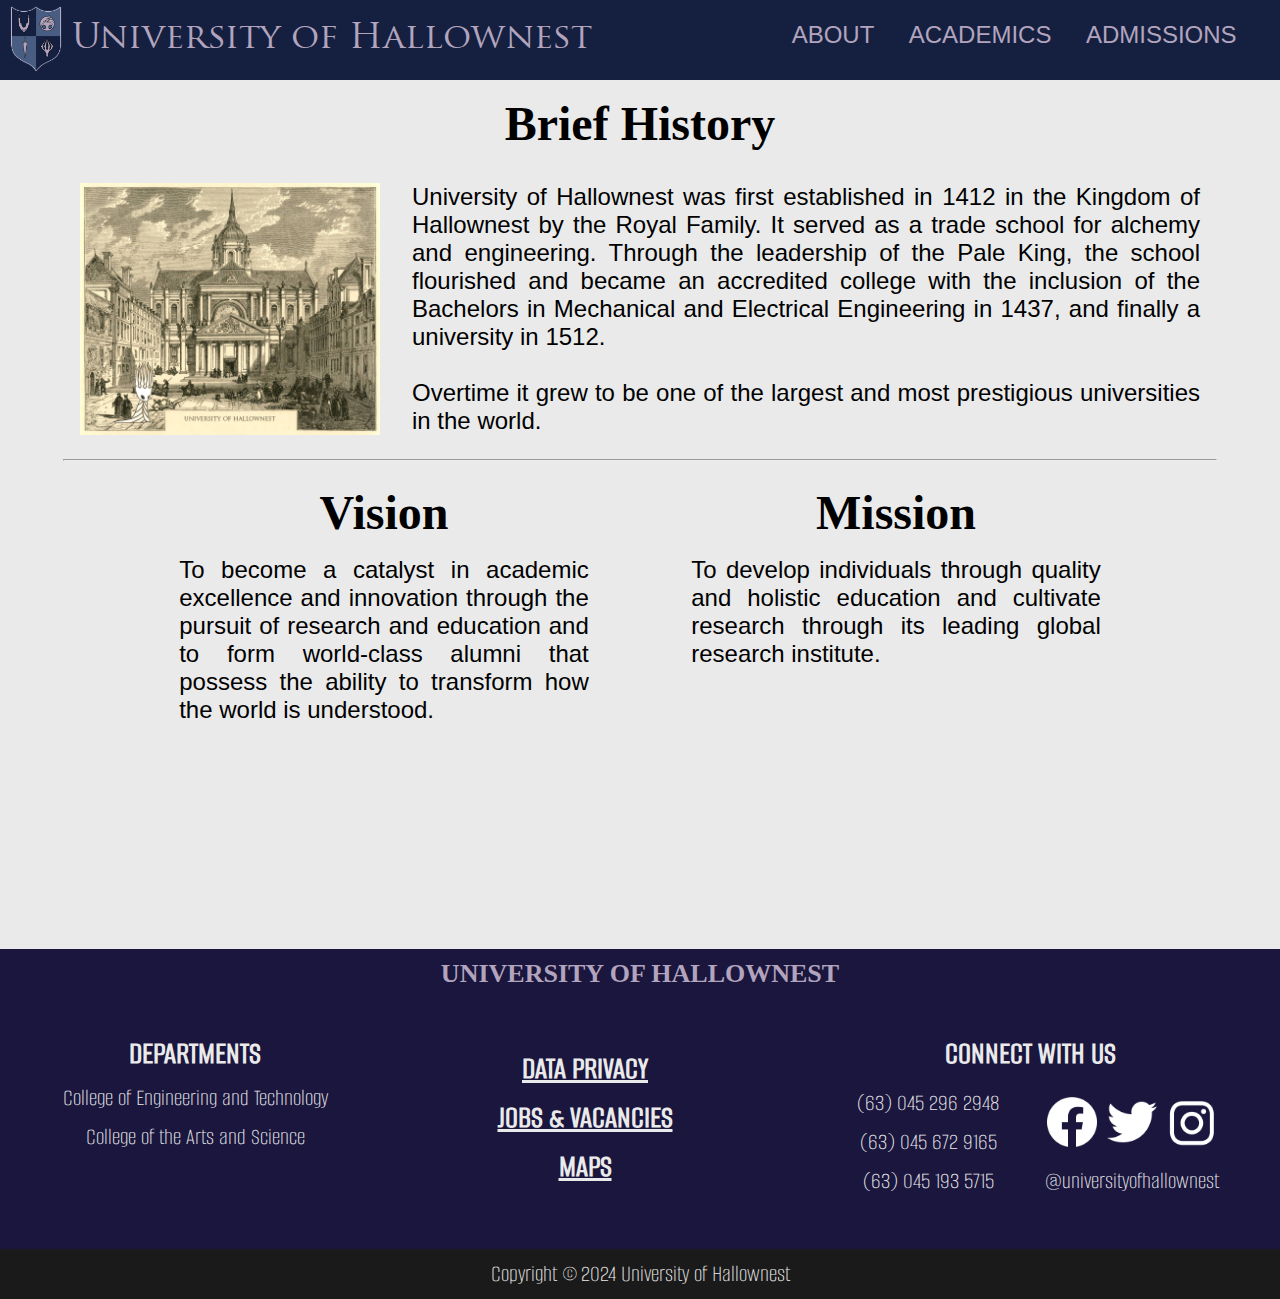
==== about.html @ 8eb7ff06 "ugh" ====
<!DOCTYPE html>
<html lang="en">
    <head>
        <meta charset="UTF-8">
        <meta name="viewport" content="width=device-width, initial-scale=1.0">
        <title>About UH</title>
        <link href="style.css" rel="stylesheet">
    </head>
    <body>
        <div class="header-space"></div>
        <div id="header">
            <a class="logo" href="index.html">
                    <img src="img/logo.png" alt="hallownest logo">
                    <span>University of Hallownest</span>
            </a>
            <div class="nav">
                <p class="links">
                    <a href="about.html">ABOUT</a>
                    <a href="academics.html" class="middlelink">ACADEMICS</a>
                    <a href="admissions.html">ADMISSIONS</a>
                </p>
            </div>
        </div>

        <div id="about">
            <h2>Brief History</h2>
            <div id="history-content">
                <img src="img/historical.png" alt="UH in the 1400s">
                <p><span>University of Hallownest was first established in 1412 in the Kingdom of Hallownest by the Royal Family. 
                    It served as a trade school for alchemy and engineering. Through the leadership of the Pale King, 
                    the school flourished and became an accredited college with the inclusion of the 
                    Bachelors in Mechanical and Electrical Engineering in 1437, and finally a university in 1512.</span>
                <span><br><br>Overtime it grew to be one of the largest and most prestigious universities in the world.</span></p>
            </div>
            <hr>

            <div id="vision-mission">
                <div id="vision">
                    <h2>Vision</h2>
                    <p>To become a catalyst in academic excellence and innovation through the pursuit of research and education and to form world-class alumni that possess the ability to transform how the world is understood.</p>
                </div>
                <div id="mission">
                    <h2>Mission</h2>
                    <p>To develop individuals through quality and holistic education and cultivate research through its leading global research institute. </p>
                </div>
            </div>
        </div>

        <footer>
            <div id="footer-main">
                <h2>UNIVERSITY OF HALLOWNEST</h2>
                <div class="footer-text">
                    <div>
                        <h3>DEPARTMENTS</h3>
                        <p>College of Engineering and Technology</p>
                        <p>College of the Arts and Science</p>
                    </div>
                    <div id="quick-links">
                        <h4>DATA PRIVACY</h4>
                        <h4>JOBS & VACANCIES</h4>
                        <h4>MAPS</h4>
                    </div>
                    <div><h3>CONNECT WITH US</h3>
                        <div id="contacts">
                            <div id="phone-numbers" class="contacts-section">
                                <p>(63) 045 296 2948</p>
                                <p>(63) 045 672 9165</p>
                                <p>(63) 045 193 5715</p>
                            </div>
                            <div id="handles" class="contacts-section">
                                <div id="icons">
                                    <a href="https://www.facebook.com/">
                                        <img src="img/facebook.png" alt="Facebook icon">
                                    </a>
                                    <a href="https://www.twitter.com/">  
                                        <img src="img/twitter.png" alt="Twitter icon">
                                    </a>
                                    <a href="https://www.instagram.com/">
                                        <img src="img/instagram.png" alt="Instagram icon">
                                    </a>
                                </div>
                                <p>@universityofhallownest</p>
                            </div>
                        </div>
                    </div>
                </div>
            </div>
            <div id="copyright">
                <p>Copyright © 2024 University of Hallownest</p>
            </div>
        </footer>
        <script src="script.js"></script>
    </body>
</html>
---- style.css ----
@font-face { font-family: "Butler"; src: url('fonts/Butler_Light.otf'); } /* UNUSED FONT */
@font-face { font-family: "Trajan Pro"; src: url('fonts/TrajanPro-Regular.ttf'); }
@font-face { font-family: "Alumni Sans Regular"; src: url('fonts/AlumniSans-Regular.ttf'); }
@font-face { font-family: "Alumni Sans ExtraLight"; src: url('fonts/AlumniSans-ExtraLight.ttf'); }
@import url('https://fonts.googleapis.com/css2?family=Poppins:ital,wght@0,100;0,200;0,300;0,400;0,500;0,600;0,700;0,800;0,900;1,100;1,200;1,300;1,400;1,500;1,600;1,700;1,800;1,900&display=swap');
@font-face { font-family: "Kaisei Tokumin"; src: url('fonts/KaiseiTokumin-Regular.ttf'); }
@font-face { font-family: "Sansation Regular"; src: url('fonts/Sansation_Regular.ttf');}
@font-face { font-family: "Sansation Italic"; src: url('fonts/Sansation_Italic.ttf');}
@font-face { font-family: "Sansation Light"; src: url('fonts/Sansation_Light.ttf');}
@font-face { font-family: "Sansation Bold"; src: url('fonts/Sansation_Bold.ttf');}

body {
    margin: 0 0;
    background-color: var(--white);
}

a {text-decoration: none;}

:root {
    --pink: #b2a4bd;
    --pink-2: #8876a0;
    --pink-3: #4b4e74;
    --maroon: #492d4b;
    --blue: #485d81;
    --blue-2: #22345c;
    --blue-3: #152041;
    --blue-4: #1a163e;
    --white: #EAEAEA;
    --serif-header: 'Trajan Pro', 'Arial', Times, serif;
    --serif-header-2: "Kaisei Tokumin", 'Times New Roman', serif;
    --serif-text: "Kaisei Tokumin", Arial;
    --sans-serif-text: 'Poppins', Arial, Helvetica, sans-serif;
    --sans-serif-text-2: 'Alumni Sans Regular', "Comic Sans MS";
    --sans-serif-text-2-light: 'Alumni Sans ExtraLight', "Comic Sans MS";
    --sans-serif-text-3: 'Sansation Regular', "Arial", sans-serif;
    --sans-serif-text-3-italic: 'Sansation Italic', "Arial", sans-serif;
    --sans-serif-text-3-light: 'Sansation Light', "Arial", sans-serif;
    --sans-serif-text-3-bold: 'Sansation Bold', "Arial Black", sans-serif;
}

p, h1 {
    font-family: var(--serif-text);
}

h2 {
    font-family: var(--serif-header-2);
}

.text-shadow {
    margin: 0;
    text-shadow: 0 0 4px black, 2px 2px 32px black;
}

.header-space {height:80px}

#header, .firstimage h1 {
    font-family: var(--serif-header);
}   


#header {
    background-color: var(--blue-3);
    z-index: 1;
    height: 80px;
    display: flex;
    flex-direction: row;
    top: 0;
    width: 100%;
    position: fixed;
    transition: all 0.3s ease;
}

#header.hide {
    top: -90px;
}

#header p {
    font-weight: 600;
}

#header a {
    font-family: var(--sans-serif-text);
    font-weight: 400;
    color: var(--pink);
    text-decoration: none;
}

#header div {
    width: 100%;
    height: 100%;
}

.logo {
    text-decoration: none;
    display: flex;
    justify-content: flex-start;
    cursor: pointer;
    width: 100%;
}


.logo span {
    font-size: 2.2em; /* Renders text differently in Firefox and Chrome */
    font-family: var(--serif-header);
    display: block; 
    margin: auto 0;
    color: var(--pink);
}


.logo img {
    max-width: 90%;
    max-height: 90%;
}

.links {
    margin-right: 3vw;
    padding: 5px;
    text-align: right;
}

.links a {
    font-size: 24px;
}

.middlelink {
    margin: 0 30px;
}

.firstimage {
    width: 100%;
    height: 1000px;
    overflow: hidden;
}

.firstimage img {
    width: 100%;
    height: 1000px;
    filter: brightness(60%);
}

.firstimage h1 { /* Please fix how the tagline is centered */
    position: absolute;
    top: 45%;
    width: 100%;
    text-align: center;

    font-size: 96px;
    color: var(--white);
}

.idk {
    margin: 0;
    width: 100%;
    height: 280px;
    background-color: var(--blue-4);
    display: flex;
    flex-direction: row;
    box-shadow: 0 0 10px black
}

.idk div {
    width: 50%;
    display: flex; 
    flex-direction: column;
    max-height: 100%;
    height: 100%;
    overflow: hidden;
}

.idk div:nth-child(1) {
    text-align: right;
    float: right; 
    margin-left: 250px;
}

.idk div:nth-child(3) {
    text-align: left;
    margin-right: 250px;
}

.idk h2 {
    color: var(--white);
    font-weight: bold;
}

.idk p {
    color: var(--white);
    margin: 0;
    min-height: 100%;
    font-size: 24px;
    font-family: var(--serif-text);
    font-weight: 300;
}

.idk2 {
    margin: 0;
    width: 100%;
    height: 480px;
}

.idk2 h2 {
    margin: 30px 0;
    font-family: var(--serif-header-2);
    text-align: center;
    font-size: 64px;
}

.idk2 p {
    font-family: var(--serif-text);
    text-align: center;
    font-size: 38px;
    margin: 2vw 10%;
}

.dark {
    display: block;
    margin: 0 auto;
    font-size: 32px;
    width: 225px;
    cursor: pointer;
    font-family: var(--serif-text);
    text-align: center;
    /* text-decoration: none; */
    color: #fff;
    background-color: var(--blue-3);
    border: 3px solid var(--blue-3);
    border-radius: 50px;   

    }

    

.dark:hover {
    border: 3px solid var(--blue-3);
    background-color: var(--white);
    color: var(--blue-3);
}

.idk3 {
    width: 100%;
    height: 480px;
    background-image: url('img/academics.png');
    display: flex;
    flex-direction: column;
}

.idk3 h2 {
    font-family: var(--serif-header-2);
    font-size: 72px;
    color: var(--white);
    padding-top: 50px;
    margin-left: 3vw;
}

.idk3 p {
    margin-left: 3vw;
    width: 55%;
    margin-bottom: 0;
    margin-top: 24px;
    font-size: 36px;
    color: var(--white);
}

.light {
    display: block;
    margin: 1vw 7vw;
    font-size: 32px;
    width: 225px;
    cursor: pointer;
    font-family: var(--serif-text);
    text-align: center;
    /* text-decoration: none; */
    color: #fff;
    border: 3px solid var(--white);
    border-radius: 50px;   
    background-color: transparent;
}

    
.light:hover {
    border: 3px solid var(--white);
    background-color: var(--white);
    color: var(--blue-3);
}

#news {
    width: 100%;
    height: 820px;
}

#news h2 {
    padding: 2rem 0;
    margin: 0;
    text-align: center;
    font-size: 2.5em;
}

.newspanel {
    display: flex;
    justify-content: center;
}

.newscard {
    margin: 0 2rem;
    width: 420px;
    height: 540px;
    background-color: var(--blue-2);
    border-radius: 50px;
    display: flex;
    flex-direction: column;
}

.newscard span {
    font-family: var(--sans-serif-text);
    color: var(--white);
    font-size: 12px;
    font-style: italic;
    padding: 20px;
    font-weight: lighter;
}

.newscard p {
    font-family: var(--sans-serif-text);
    color: var(--white);
    font-size: 24px;
    text-align: center;
    padding: 20px;
}

.newscard img {
    width: 100%;
    height: 100%;
    overflow: hidden;
    border-radius: 50px 50px 0 0;
    border: 0;
}


.newscard div {
    background-color: var(--blue-2);
    height: 100%;
    overflow: hidden;
    border-radius: 0 0 50px 50px;
    height: 15rem;
}

.newscard p {
    margin: 0;
}

/* FOOTER */

footer {
    display: flex;
    flex-direction: column;
}

footer h2 {
    color: var(--pink);
    margin: 0;
    padding: 10px;
    font-size: 26px;
    text-align: center;
}

#footer-main {
    height: 300px;
}

.footer-text { /* Footer text below UH text and above the copyright section */
    display: flex;
    flex-direction: row;
    justify-content: space-evenly;
    position: relative;
    margin: 30px 0;
}

.footer-text div { /* Makes sure that each div in footer text are same width to evenly center */
    width: 500px;
}

#quick-links {  /* Data privacy and etc. */
    display: flex;
    flex-direction: column;
    justify-content: center;
}


.footer-text div:nth-child(2) h4 {  /* Data privacy and etc. individual headers */
    margin: 5px;
    text-decoration: underline;
}


footer h3, footer h4, footer p {
    text-align: center;
    color: var(--white);
}

footer h3, footer h4 {
    font-family: var(--sans-serif-text-2);
    font-size: 32px;
}

footer h3 {
    margin: 5px 0;
}

footer p { /* Small text below header text */
    font-family: var(--sans-serif-text-2-light);
    font-size: 24px;
    margin: 10px;
}

footer div:nth-child(1) { /*  */
    height: 100%;
    background-color: var(--blue-4);
}

#contacts { /* if you center inline-block elements, use text align */
    display: inline-block;
    width: 500px;
    text-align: center;
}

.contacts-section {
    width: 200px !important;
    display: inline-block;
}


#icons { /* the div for the icon lists */
    display: flex;
    flex-direction: row;
    justify-content: center;
    width: 100%;
}

#icons img { /* individual images of social media icons */
    width: 50px;
    margin: 5px;
    cursor: pointer;
}

#copyright {
    background-color: rgb(26, 26, 26);
    height: 50px;
}

/* ---------------------------- ABOUT --------------------------------- */



#about h2, #academics h2, #admissions h2 {
    font-size: 48px;
    margin: 1rem;
    text-align: center;
}

#about p {
    font-size: 24px;
    width: 80%;
    text-align: justify;
    margin: 1rem auto;
}

#about hr {
width: 90%;
}

#history-content {
    display: flex;
    flex-direction: row;
    width: 90%;
    margin: 0 auto;
}

#history-content img, #history-content p {
    display: inline-block;
    margin: 1rem;
}

#history-content img {
    width: 300px;
}

#vision-mission {
    display: flex;
    flex-direction: row;
    justify-content: center;
    height: 480px;
}

#vision-mission div {
    width: 40%;
}

/* ---------------------------- ACADEMICS --------------------------------- */

.big-picture {
    display: flex;
    justify-content: center;
    margin-bottom: 2rem;
}

.big-picture img {
    max-width: 100%; min-width: 90%;
}

.individual-program {
    display: flex;
    flex-direction: row;
    justify-content: space-between;
}


#academics h3 {
    font-family: var(--serif-header-2);
    font-size: 32px;
}

#academics h3, .light-blue {
    margin: 1vw 6rem;
}

.light-blue {
    display: block;
    font-size: 32px;
    width: 225px;
    height: 50px;
    cursor: pointer;
    font-family: var(--serif-text);
    text-align: center;
    /* text-decoration: none; */
    color: var(--blue-4);
    border: 3px solid var(--blue-4);
    border-radius: 50px;   
    background-color: transparent;
    float: right;
}

    
.light-blue:hover {
    border: 3px solid var(--blue-4);
    background-color: var(--blue-4);
    color: var(--white);
}

/* ---------------------------- ADMISSIONS --------------------------------- */

#admissions-text {
    max-width: 1821px;
    margin: 0 3%;
}

#admissions-text h3 {
    font-family: var(--sans-serif-text-3-bold);
    font-size: 32px;
}

#admissions-text p {
    font-family: var(--sans-serif-text-3);
    text-align: justify;
    font-size: 24px;
}

#admissions-text span {
    display: block;
    margin: 1rem 5rem;
}

/* ---------------------------- FORM --------------------------------- */

#form h2 {
    font-family: var(--sans-serif-text-3-bold);
    font-size: 36px;
    text-align: center;
}

#form hr {
    width: 90%;
}

#text-reminder {
    color: #a2a2a2;
    font-family: var(--sans-serif-text-3-italic);
}

label {
    font-family: var(--sans-serif-text-3);
    font-size: 32px;
}

.input-field {
    margin-left: 30px;
    margin-top: 30px;
    margin-bottom: 30px;
}

input {
    display: block;
    width: 800px;
    height: 48px;
    border: 2px solid var(--blue-4);
    border-radius: 8px;
}

input:focus {
    color: var(--blue-3);
    font-family: var(--sans-serif-text-3-light);
    font-size: 32px;
}

input::placeholder {
    font-family: var(--sans-serif-text-3-light);
    font-size: 32px;
    color: grey;
  }

#birthday-field p {
    font-size: 16px;
    margin: 2px;
    font-family: var(--sans-serif-text-3);
}

select {
    display: block;
    width: 420px;
    height: 48px;
    border: 2px solid var(--blue-4);
    border-radius: 8px;
}

select, option, select::placeholder, option::placeholder {
    color: var(--blue-3);
    font-family: var(--sans-serif-text-3-light);
    font-size: 32px;
}
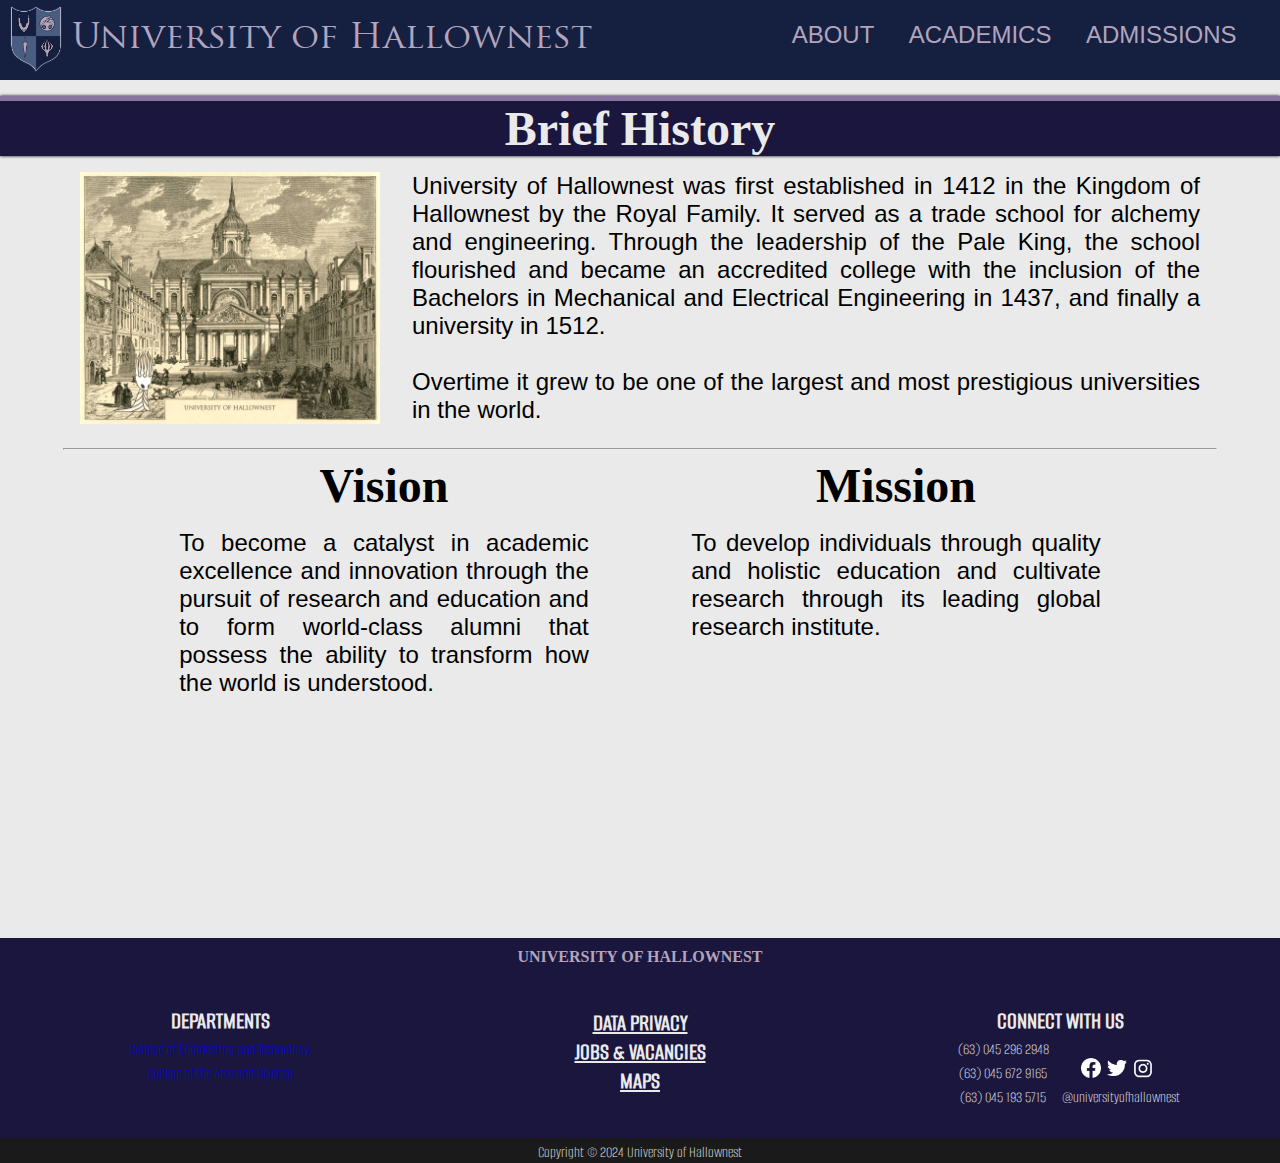
==== commit 7812d6d8: "added links to department text in header" ====
--- a/about.html
+++ b/about.html
@@ -9,29 +9,44 @@
     <body>
         <div class="header-space"></div>
         <div id="header">
-            <a class="logo" href="index.html">
+            <div id="header-container">
+                <a class="logo" href="index.html">
                     <img src="img/logo.png" alt="hallownest logo">
                     <span>University of Hallownest</span>
-            </a>
-            <div class="nav">
-                <p class="links">
-                    <a href="about.html">ABOUT</a>
-                    <a href="academics.html" class="middlelink">ACADEMICS</a>
-                    <a href="admissions.html">ADMISSIONS</a>
-                </p>
+                </a>
+                <img id="hamburger" src="img/hamburger.png" alt="hamburger" onmouseover="displayHamburgerMenu()" onmouseout="hideHamburgerMenu()">
+                <div class="nav">
+                    <p class="links">
+                        <a href="about.html">ABOUT</a>
+                        <a href="academics.html" class="middlelink">ACADEMICS</a>
+                        <a href="admissions.html">ADMISSIONS</a>
+                    </p>
+                </div>
+            </div>
+            <div id="hamburger-menu" onmouseover="displayHamburgerMenu()" onmouseout="hideHamburgerMenu()">
+                <a href="about.html">ABOUT</a>
+                <a href="academics.html" class="middlelink">ACADEMICS</a>
+                <a href="admissions.html">ADMISSIONS</a>
             </div>
         </div>
 
         <div id="about">
-            <h2>Brief History</h2>
-            <div id="history-content">
-                <img src="img/historical.png" alt="UH in the 1400s">
-                <p><span>University of Hallownest was first established in 1412 in the Kingdom of Hallownest by the Royal Family. 
-                    It served as a trade school for alchemy and engineering. Through the leadership of the Pale King, 
-                    the school flourished and became an accredited college with the inclusion of the 
-                    Bachelors in Mechanical and Electrical Engineering in 1437, and finally a university in 1512.</span>
-                <span><br><br>Overtime it grew to be one of the largest and most prestigious universities in the world.</span></p>
+            <div class="header-section"> 
+                <h2>Brief History</h2>
             </div>
+            <div id="history-container">
+                <div id="history-content">
+                    <img src="img/historical.png" alt="UH in the 1400s">
+                    <p><span>University of Hallownest was first established in 1412 in the Kingdom of Hallownest by the Royal Family. 
+                        It served as a trade school for alchemy and engineering. Through the leadership of the Pale King, 
+                        the school flourished and became an accredited college with the inclusion of the 
+                        Bachelors in Mechanical and Electrical Engineering in 1437, and finally a university in 1512.</span>
+                    <span><br><br>Overtime it grew to be one of the largest and most prestigious universities in the world.</span></p>
+                 </div>
+            </div>
+
+
+
             <hr>
 
             <div id="vision-mission">
@@ -46,14 +61,15 @@
             </div>
         </div>
 
+        <div id="footer-space"></div>
         <footer>
             <div id="footer-main">
                 <h2>UNIVERSITY OF HALLOWNEST</h2>
                 <div class="footer-text">
                     <div>
                         <h3>DEPARTMENTS</h3>
-                        <p>College of Engineering and Technology</p>
-                        <p>College of the Arts and Science</p>
+                        <p><a href="cet.html">College of Engineering and Technology</a></p>
+                        <p><a href="cas.html">College of the Arts and Science</a></p>
                     </div>
                     <div id="quick-links">
                         <h4>DATA PRIVACY</h4>
@@ -63,9 +79,9 @@
                     <div><h3>CONNECT WITH US</h3>
                         <div id="contacts">
                             <div id="phone-numbers" class="contacts-section">
-                                <p>(63) 045 296 2948</p>
-                                <p>(63) 045 672 9165</p>
-                                <p>(63) 045 193 5715</p>
+                                <p><a href='tel:+630452962948'>(63) 045 296 2948</a></p>
+                                <p><a href='tel:+630456729165'>(63) 045 672 9165</a></p>
+                                <p><a href='tel:+630451935715'>(63) 045 193 5715</a></p>
                             </div>
                             <div id="handles" class="contacts-section">
                                 <div id="icons">
--- a/style.css
+++ b/style.css
@@ -1,4 +1,3 @@
-@font-face { font-family: "Butler"; src: url('fonts/Butler_Light.otf'); } /* UNUSED FONT */
 @font-face { font-family: "Trajan Pro"; src: url('fonts/TrajanPro-Regular.ttf'); }
 @font-face { font-family: "Alumni Sans Regular"; src: url('fonts/AlumniSans-Regular.ttf'); }
 @font-face { font-family: "Alumni Sans ExtraLight"; src: url('fonts/AlumniSans-ExtraLight.ttf'); }
@@ -8,13 +7,6 @@
 @font-face { font-family: "Sansation Italic"; src: url('fonts/Sansation_Italic.ttf');}
 @font-face { font-family: "Sansation Light"; src: url('fonts/Sansation_Light.ttf');}
 @font-face { font-family: "Sansation Bold"; src: url('fonts/Sansation_Bold.ttf');}
-
-body {
-    margin: 0 0;
-    background-color: var(--white);
-}
-
-a {text-decoration: none;}
 
 :root {
     --pink: #b2a4bd;
@@ -36,14 +28,24 @@
     --sans-serif-text-3-italic: 'Sansation Italic', "Arial", sans-serif;
     --sans-serif-text-3-light: 'Sansation Light', "Arial", sans-serif;
     --sans-serif-text-3-bold: 'Sansation Bold', "Arial Black", sans-serif;
-}
+
+    --paragraph: 24px;
+}
+
+body {
+    margin: 0 0;
+    background-color: var(--white); /* Makes sure white background isn't purely white */
+}
+
+a {text-decoration: none;} /* No hyperlink shall ever have a default underline */
+
 
 p, h1 {
-    font-family: var(--serif-text);
+    font-family: var(--serif-text); /* Default font for h1 and p is Kaisei Tokumin */
 }
 
 h2 {
-    font-family: var(--serif-header-2);
+    font-family: var(--serif-header-2); 
 }
 
 .text-shadow {
@@ -51,7 +53,7 @@
     text-shadow: 0 0 4px black, 2px 2px 32px black;
 }
 
-.header-space {height:80px}
+.header-space {height: 80px} /* Makes sure that top content doesn't overlap with the header */
 
 #header, .firstimage h1 {
     font-family: var(--serif-header);
@@ -62,12 +64,29 @@
     background-color: var(--blue-3);
     z-index: 1;
     height: 80px;
-    display: flex;
-    flex-direction: row;
+    display: block;
+    flex-direction: column;
     top: 0;
     width: 100%;
     position: fixed;
     transition: all 0.3s ease;
+}
+
+#header-container {
+    display: flex;
+    flex-direction: row;
+    justify-content: space-between;
+    height: 100%;
+}
+
+#hamburger-menu {
+    display: none; /* Toggled by js using displayHamburgerMenu() */
+    height: 2rem;
+    border-top: 2px solid var(--pink-3);
+    background-color: var(--blue-4);
+    justify-content: flex-end;
+    padding-top: 10px;
+    padding-right: 30px;
 }
 
 #header.hide {
@@ -85,17 +104,14 @@
     text-decoration: none;
 }
 
-#header div {
-    width: 100%;
-    height: 100%;
-}
+
 
 .logo {
     text-decoration: none;
     display: flex;
     justify-content: flex-start;
     cursor: pointer;
-    width: 100%;
+    width: 620px; /* How much width the uni name can take in header */
 }
 
 
@@ -137,17 +153,27 @@
     width: 100%;
     height: 1000px;
     filter: brightness(60%);
-}
-
-.firstimage h1 { /* Please fix how the tagline is centered */
+    text-align: center;
+}
+
+.firstimage h1 {
     position: absolute;
-    top: 45%;
+    top: 450px;
     width: 100%;
     text-align: center;
 
     font-size: 96px;
     color: var(--white);
 }
+
+.header-section { /* hx text in different pages */
+    margin-top: 1rem;
+    border-top: 5px solid var(--pink-2);
+    background-color: var(--blue-4);
+    color: var(--white);
+    box-shadow: 0 0 3px black
+}
+
 
 .idk {
     margin: 0;
@@ -156,7 +182,13 @@
     background-color: var(--blue-4);
     display: flex;
     flex-direction: row;
-    box-shadow: 0 0 10px black
+}
+
+#thatoneline {
+    width: 5px; 
+    max-height: 90%; 
+    background-color: white; 
+    margin: 10px 20px;
 }
 
 .idk div {
@@ -213,7 +245,7 @@
     margin: 2vw 10%;
 }
 
-.dark {
+.dark { /* Dark filled button */
     display: block;
     margin: 0 auto;
     font-size: 32px;
@@ -255,9 +287,8 @@
 
 .idk3 p {
     margin-left: 3vw;
-    width: 55%;
+    width: 60%;
     margin-bottom: 0;
-    margin-top: 24px;
     font-size: 36px;
     color: var(--white);
 }
@@ -282,6 +313,10 @@
     border: 3px solid var(--white);
     background-color: var(--white);
     color: var(--blue-3);
+}
+
+.nav { /* Disabled when zoom level is 180% */
+    display: block;
 }
 
 #news {
@@ -349,11 +384,41 @@
     margin: 0;
 }
 
+/*-------------------------------------NEWS ARTICLES---------------------------------------------*/
+
+#news-headline { /* The article headline */
+    color: var(--blue-4);
+    font-size: 36px;
+    text-align: center;
+    margin-bottom: 0;
+}
+
+#byline { /* Author and date written */
+    margin: 0;
+    text-align: center;
+}
+
+#news-text {
+    width: 80%;
+    margin: 0 auto;
+}
+
+#news-text p {
+    font-size: 24px;
+    margin: 40px;
+}
+
 /* FOOTER */
 
+/* #footer-space { makes sure footer doesnt overlap with main html content (300px for quick links, 50px for copyright)
+    width: 100%;
+    height: 350px;
+} */
+
 footer {
     display: flex;
     flex-direction: column;
+    width: 100%;
 }
 
 footer h2 {
@@ -380,6 +445,10 @@
     width: 500px;
 }
 
+#contacts div { /* Overrides .footer-text div style, makes sure sections in contacts are less than half of its parent width */
+    width: 200px;
+}
+
 #quick-links {  /* Data privacy and etc. */
     display: flex;
     flex-direction: column;
@@ -413,7 +482,7 @@
     margin: 10px;
 }
 
-footer div:nth-child(1) { /*  */
+footer div:nth-child(1) { /* The blue part of the footer */
     height: 100%;
     background-color: var(--blue-4);
 }
@@ -424,8 +493,12 @@
     text-align: center;
 }
 
+#phone-numbers a { /* Phone numbers at header */
+    color: var(--white);
+}
+
 .contacts-section {
-    width: 200px !important;
+    width: 200px;
     display: inline-block;
 }
 
@@ -451,11 +524,11 @@
 /* ---------------------------- ABOUT --------------------------------- */
 
 
-
 #about h2, #academics h2, #admissions h2 {
     font-size: 48px;
-    margin: 1rem;
-    text-align: center;
+    display: flex;
+    margin: 0;
+    justify-content: center;
 }
 
 #about p {
@@ -498,33 +571,58 @@
 
 /* ---------------------------- ACADEMICS --------------------------------- */
 
-.big-picture {
+.big-picture { /* div of the big header picture */
     display: flex;
     justify-content: center;
-    margin-bottom: 2rem;
-}
-
-.big-picture img {
+    margin: 0;
+    background-color: var(--blue-2);
+}
+
+.big-picture img { /* Big header picture below the main page header text */
+    margin: 40px;
     max-width: 100%; min-width: 90%;
 }
 
-.individual-program {
+#program-list {
+    margin: 30px 0;
+}
+
+.individual-program { /* div of degree program and button */
     display: flex;
     flex-direction: row;
-    justify-content: space-between;
-}
-
-
-#academics h3 {
+    justify-content: flex-start;
+    box-shadow: 0 0 5px black;
+}
+
+#cetProgram {
+    background-image: url('img/cetProgramPic.png');
+}
+
+#casProgram {
+    background-image: url('img/casProgramPic.png');
+}
+
+.program-text {
+    color: var(--white);
+    width: 100%;
+    align-content: center;
+}
+
+.program-text h3 { /* The college name in academics page */
     font-family: var(--serif-header-2);
-    font-size: 32px;
-}
-
-#academics h3, .light-blue {
-    margin: 1vw 6rem;
-}
-
-.light-blue {
+    font-size: 48px;
+    margin: 0;
+    text-align: center;
+    text-shadow: 0 0 1px black;
+}
+
+.program-text p {
+    text-align: center;
+    font-size: 32px;
+}
+
+
+.light-2 { /* Light buttons that have blue borders and text (Buttons in academic page) */
     display: block;
     font-size: 32px;
     width: 225px;
@@ -533,18 +631,18 @@
     font-family: var(--serif-text);
     text-align: center;
     /* text-decoration: none; */
-    color: var(--blue-4);
-    border: 3px solid var(--blue-4);
+    color: var(--white);
+    border: 3px solid var(--white);
     border-radius: 50px;   
     background-color: transparent;
-    float: right;
+    margin: 20px auto;
 }
 
     
-.light-blue:hover {
-    border: 3px solid var(--blue-4);
-    background-color: var(--blue-4);
-    color: var(--white);
+.light-2:hover {
+    border: 3px solid var(--white);
+    background-color: var(--white);
+    color: var(--blue-4);
 }
 
 /* ---------------------------- ADMISSIONS --------------------------------- */
@@ -572,7 +670,7 @@
 
 /* ---------------------------- FORM --------------------------------- */
 
-#form h2 {
+#form h2, #submitted-content h2 { /* "Application Form" */
     font-family: var(--sans-serif-text-3-bold);
     font-size: 36px;
     text-align: center;
@@ -582,23 +680,23 @@
     width: 90%;
 }
 
-#text-reminder {
+#text-reminder { /* Please input all fields accurately. */
     color: #a2a2a2;
     font-family: var(--sans-serif-text-3-italic);
 }
 
-label {
+label, th p { /* Targets all label and the file upload label */
     font-family: var(--sans-serif-text-3);
     font-size: 32px;
 }
 
-.input-field {
+.input-field, .upload-field { /* Margin for each input div */
     margin-left: 30px;
     margin-top: 30px;
     margin-bottom: 30px;
 }
 
-input {
+input { /* Default input element styling */
     display: block;
     width: 800px;
     height: 48px;
@@ -606,25 +704,31 @@
     border-radius: 8px;
 }
 
-input:focus {
+input[type="text"], input[type="email"] { /* inputted text in a textarea when not focused on */
     color: var(--blue-3);
     font-family: var(--sans-serif-text-3-light);
     font-size: 32px;
 }
 
-input::placeholder {
+input:focus { /* inputted text in a textarea when focused on */
+    color: var(--blue-3);
+    font-family: var(--sans-serif-text-3-light);
+    font-size: 32px;
+}
+
+input::placeholder { /* placeholder text of a textarea */
     font-family: var(--sans-serif-text-3-light);
     font-size: 32px;
     color: grey;
   }
 
-#birthday-field p {
+#birthday-field p { /* Date/Month/Year */
     font-size: 16px;
     margin: 2px;
     font-family: var(--sans-serif-text-3);
 }
 
-select {
+select { /* Styling of input selection */
     display: block;
     width: 420px;
     height: 48px;
@@ -632,8 +736,636 @@
     border-radius: 8px;
 }
 
-select, option, select::placeholder, option::placeholder {
+select { /* Text inside every input selection */
     color: var(--blue-3);
     font-family: var(--sans-serif-text-3-light);
     font-size: 32px;
+}
+
+tr, tr p { /* Default dark color on upload documents table text */
+    color: var(--blue-2);
+}
+
+tr p, tr label { /* Changes font of text inside upload table */
+    font-family: var(--sans-serif-text-3-light);
+}
+
+tr th:nth-child(1) { /* Increases width of the label column */
+    width: 900px;
+    text-align: left;
+}
+
+th p { /* Adjusts margin of file upload label in table */
+    margin: 10px;
+}
+
+
+th button { /* "Upload" button */
+    width: 180px;
+    height: 40px;
+    border: 2px solid var(--blue-4);
+    border-radius: 8px;
+
+    font-size: 32px;
+    font-family: var(--sans-serif-text-3-light);
+}
+
+
+input[type=file], input[type=file]:focus { /* Sets style of file name below Upload button and also when its focused on */
+    display: block;
+    width: 100%;
+    height: 100%;
+    border: 0;
+
+    text-align: center;
+    font-size: 16px;
+    font-family: var(--sans-serif-text-3);
+
+}
+
+/* Disables changing of color on each file name indicator when focused on */
+.even-row input[type=file]:focus {color: var(--blue-2)}
+.odd-row input[type=file]:focus {color: var(--white)}
+
+input[type=file]::file-selector-button { /* Hides the default 'Browse...' button */
+    display: none;
+}
+
+.upload-row label {
+    margin: 10px;
+    cursor: pointer;
+}
+
+.upload-row { /* shows white background if row doesnt specify if even or odd */
+    background-color: var(--white);
+}
+
+.even-row {
+    background-color: var(--pink);
+}
+
+.odd-row, .odd-row th p {
+    background-color: var(--pink-2);
+    color: var(--white);
+}
+
+
+
+#certify-checkbox {
+    margin-top: 50px;
+    width: 90%;
+    height: 180px;
+    display: flex;
+    flex-direction: row;
+}
+
+#certify-checkbox input {
+    display: inline-block;
+    width: 5%;
+    margin-bottom: auto;
+    margin-top: 0;
+}
+
+#certify-checkbox label {
+    display: inline-block;
+    margin-left: 10px;
+}
+
+#form-buttons {
+    display: inline-block;
+}
+
+#form-buttons input {
+    display: inline;
+    font-family: var(--sans-serif-text-3);
+    color: var(--white);
+    margin: 10px;
+}
+
+#form-buttons input:hover {
+    display: inline;
+    font-family: var(--sans-serif-text-3);
+    color: var(--blue-3);
+}
+
+input[type=text]:focus { /* inputted text in a textarea when focused on */
+    color: var(--blue-3);
+    font-family: var(--sans-serif-text-3-light);
+    font-size: 32px;
+}
+
+/* ---------------------------- SUBMITTED --------------------------------- */
+
+#submit-text { /* The div of the submission page content */
+    width: 90%;
+    margin: 180px auto;
+}
+
+#submit-text p { /* "Please check your email..." */
+    font-size: 32px;
+    font-family: var(--sans-serif-text-3);
+}
+
+#submit-text span { /* The admissions email "admissions@hallownest.edu" */
+    font-weight: bold;
+    font-style: italic;
+}
+
+/* ----------------------------- COLLEGES ------------------------------------- */
+
+
+.dropdown {
+    margin: 5px auto;
+    width: 90%;
+}
+
+.collegeImage {
+    display: flex;
+    flex-direction: column;
+    width: 100%;
+    /* filter: brightness(0.6); */ /* Why is the h2 also affected by this */
+}
+
+.collegeImage h2 {
+    position: absolute;
+    width: 100%;
+    top: 22%;
+    text-align: center;
+    color: var(--white);
+    font-size: 64px;
+}
+
+.collegeDescription {
+    height: 240px;
+    background-color: var(--blue-2);
+    display: flex;
+    justify-content: space-evenly;
+    flex-direction: column;
+    box-shadow: 0 0 10px black;
+}
+
+.collegeDescription h3 {
+    font-family: var(--serif-header);
+    color: var(--white);
+    font-size: 48px;
+    text-align: center;
+    font-weight: 800;
+    margin: 0;
+}
+
+.collegeDescription p {
+    color: var(--white);
+    font-size: 24px;
+    text-align: center;
+    margin: 0 30px;
+}
+
+#curriculumheader { /* Curriculum */
+    font-family: var(--serif-header);
+    font-size: 48px;
+    text-align: center;
+}
+
+.dropdown-table {
+    width: 100%;
+    margin: 0 auto;
+    display: none; /* Is toggled true/false by js */
+    flex-direction: column;
+    align-items: flex-start; /* Makes sure it doesn't stretch the table to the end */
+    background-color: var(--pink);
+}
+
+.dropdown-tab button { /* The clickable area at the dropdown tab */
+    width: 100%;
+    height: 48px;
+    margin: 0 auto;
+    cursor: pointer;
+    background-color: var(--maroon);
+    border-radius: 10px;
+
+    display: flex; 
+    flex-direction: row; 
+    justify-content: space-between;
+}
+
+.dropdown span:nth-of-type(1) {  /* The name of the course in the dropdown tab */
+    color: var(--pink);
+    font-family: var(--serif-header-2);
+    font-size: 32px;
+    margin: auto 0;
+}
+
+.arrow { /* The tab arrow used for the dropdown curriculum tables */
+    height: 100%;
+    width: 48px;
+
+    color: var(--pink);
+    background-color: #38223a;
+    font-size: 32px;
+    font-family: var(--sans-serif-text-3-bold);
+}
+
+.dropdown table, .dropdown td, .dropdown th, .dropdown tr {
+    border: 1px solid var(--pink-3);
+    font-family: var(--sans-serif-text);
+}
+
+.dropdown table {
+    border-collapse: collapse;
+    margin: 15px;
+}
+
+.dropdown tr:nth-child(1) {
+    background-color: var(--blue-2);
+    color: var(--white);
+}
+
+.dropdown tr:nth-child(2) {
+    background-color: var(--blue);
+    color: var(--white);
+}
+
+.dropdown tr th:nth-child(1) { /* Course code */ width: 140px;}
+.dropdown tr th:nth-child(2) { /* Course title */ width: 420px;}
+.dropdown tr td:nth-child(4) { /* Prereq column */ width: 200px;}
+
+#facultyTab {
+    margin: 30px 0;
+}
+
+#facultyTab h2 { /* Faculty */
+    text-align: center;
+    background-color: var(--pink-2);
+    font-family: var(--serif-header-2);
+    color: var(--blue-4);
+    text-shadow: 1px 1px 26px black;
+    font-weight:bold;
+    border: 2px solid var(--blue-4);
+    margin: 0;
+    height: 40px;
+}
+
+#collegeFaculty {
+    width: 100%;
+    height: 350px;
+    display: flex;
+    flex-direction: row;
+    justify-content: center;
+    background-color: var(--pink);
+}
+
+.individualFaculty {
+    height: 320px;
+    background-color: var(--blue-2);
+    width: 240px;
+    text-align: center;
+    margin: auto 20px;
+}
+
+.individualFaculty, .individualFaculty img {
+    border-radius: 20px;
+}
+
+.individualFaculty h3 {
+    font-family: var(--serif-header);
+    color: var(--pink);
+    font-weight: 800;
+    margin-bottom: 0;
+}
+
+.individualFaculty p {
+    font-family: var(--serif-header-2);
+    color: var(--pink-2);
+    margin: 0;
+    font-weight: 600;
+}
+
+
+/**************************************************DESKTOP ZOOMED************************************************************/
+
+#hamburger {
+    display: none;
+}
+
+
+@media only screen and (max-width: 1120px) { /* 170% */
+    .nav {
+        display: none;
+    }
+
+    .idk3 p {
+        width: 80%;
+    }
+
+    .idk p {
+        font-size: 100%;
+    }
+
+
+    #hamburger {
+        display: block;
+        margin-right: 30px;
+    }
+
+    .newscard p {
+        font-size: 18px;
+    }
+
+    button {
+        width: 100px !important;
+        height: 40px;
+        font-size: 12px !important;
+    }
+
+    .idk2 h2 {
+        margin: 0;
+        text-align: center;
+        font-size: 64px;
+    }
+    
+    .idk2 p {
+        font-family: var(--serif-text);
+        text-align: center;
+        font-size: 32px;
+        
+        margin: 2vw 10%;
+    }
+
+}
+
+
+@media only screen and (max-width: 1500px) { /* 130% */
+    .idk div:nth-child(1) {
+        margin-left: 20px;
+    }
+
+    .idk div:nth-child(3) {
+        margin-right: 20px;
+    }
+
+}
+
+@media only screen and (max-width: 1400px) { /* 140% */
+    
+    
+footer h2 {
+    color: var(--pink);
+    margin: 0;
+    padding: 10px;
+    font-size: 16px;
+}
+
+#footer-main {
+    height: 200px;
+}
+
+.footer-text { /* Footer text below UH text and above the copyright section */
+
+    margin: 30px 0; /* ??? */
+}
+
+.footer-text div { /* Makes sure that each div in footer text are same width to evenly center */
+    width: 400px; /*??? */
+    height: 90px;
+}
+
+
+.footer-text div:nth-child(2) h4 {  /* Data privacy and etc. individual headers */
+    margin: 0px;
+    text-decoration: underline;
+}
+
+#news {
+    height: 600px;
+}
+
+
+
+footer h3, footer h4 {
+    font-family: var(--sans-serif-text-2);
+    font-size: 24px;
+}
+
+footer h3 {
+    margin: 0px 0;
+}
+
+footer p { /* Small text below header text */
+    font-family: var(--sans-serif-text-2-light);
+    font-size: 16px;
+
+    /* Makes sure there is no extra white space at the bottom of the page because of margin stretching the page */
+    padding-top: 5px;
+    margin: 0;
+}
+
+footer div:nth-child(1) { /*  */
+    height: 100%;
+    background-color: var(--blue-4);
+}
+
+#contacts { /* if you center inline-block elements, use text align */
+    display: inline-block;
+    width: 100%;
+    text-align: center;
+}
+
+#contacts div {
+    display: inline-block;
+    width: 110px;
+    height: 55px;
+}
+
+
+.contacts-section {
+    display: inline-block;
+}
+
+#icons { /* the div for the icon lists */
+    display: flex;
+    flex-direction: row;
+    justify-content: center;
+    width: 100%;
+    height: 0px !important;
+}
+
+#handles p {margin: 0;}
+
+#icons img { /* individual images of social media icons */
+    width: 20px;
+    margin: 1px;
+    cursor: pointer;
+}
+
+
+#copyright {
+    background-color: rgb(26, 26, 26);
+    height: 25px;
+}
+
+.newscard {
+    height: 400px;
+    width: 300px;
+}
+
+.newscard p {padding: 5px;}
+
+.newscard img {
+    width: 100%;
+}
+
+}
+
+@media only screen and (max-width: 1600px) { /* 120% */
+    /* .idk3 p {
+        font-size: 26px;
+    } */
+}
+
+
+
+@media screen and (max-width: 1120px) {
+    .idk2 p {
+        font-size: 32px;
+    }
+}
+
+/***********************PHONE***********************************/
+
+@media only screen and (max-width:450px) {
+
+    .firstimage h1 {
+        top: 175px;
+    }
+
+    .logo span { /* University of Hallownest */
+        font-size: 16px;
+        width: 40%;
+    }
+
+    #header {
+        width: 100%;
+    }
+
+    #hamburger {
+        width: 26px;
+        height: 40%;
+        margin: auto 15px;
+    }
+
+    .firstimage {
+        width: 100%;
+        height: 250px;
+    }
+
+    .firstimage img {
+        width: 100%;
+        height: 100%;
+    }
+
+    .firstimage h1 {
+        font-size: 2em;
+    }
+
+    #thatoneline {
+        margin: 10px;
+        height: 90%;
+        width: 3px; /* thinner line */
+    }
+
+    .idk {
+        height: 200px;
+    }
+
+    
+    .idk h2 { /* Form Connections / Experience Education */
+        font-size: 14px;
+        width: 95%;
+    }
+
+    .idk p {
+        font-size: 12px;
+    }
+
+    .idk2 {
+        height: 270px;
+    }
+
+    .idk2 h2 { /* Be the Light */
+        font-size: 32px;
+        margin: 15px;
+    }
+
+    .idk2 p {
+        font-size: 16px;
+    }
+
+    .idk3 {
+        background-repeat: no-repeat;
+        background-size: 1400px;
+        align-items: center;
+        height: 300px;
+    }
+
+    #news {
+        height: 100%;
+    }
+    .newspanel {
+        flex-direction: column;
+        align-items: center;
+    }
+
+    .newscard {
+        margin: 5px;
+    }
+
+
+    .idk3 h2 { /* ACADEMICS */
+        font-size: 32px;
+        padding: 10px 0;
+        text-align: center;
+    }
+
+    .idk3 p {
+        font-size: 16px;
+        text-align: center;
+        margin: 20px 0;
+    }
+
+    .idk3 button {
+        margin: 10px 0;
+    }
+
+    .newscard div p {
+        margin: 25px auto;
+        width: 80%;
+    }
+
+    .footer-text div {
+        width: 150px;
+    }
+
+    .footer-text h3, .footer-text h4 {
+        font-size: 16px;
+    }
+
+    .footer-text p {
+        font-size: 12px;
+    }
+
+    #phone-numbers p {
+        padding: 0;
+    }
+
+    .contacts-section p {
+        padding-top: 0px;
+    }
+
+    #handles {
+        padding-top: 5px;
+    }
+    
+    #contacts div {
+        height: 40px;
+    }
 }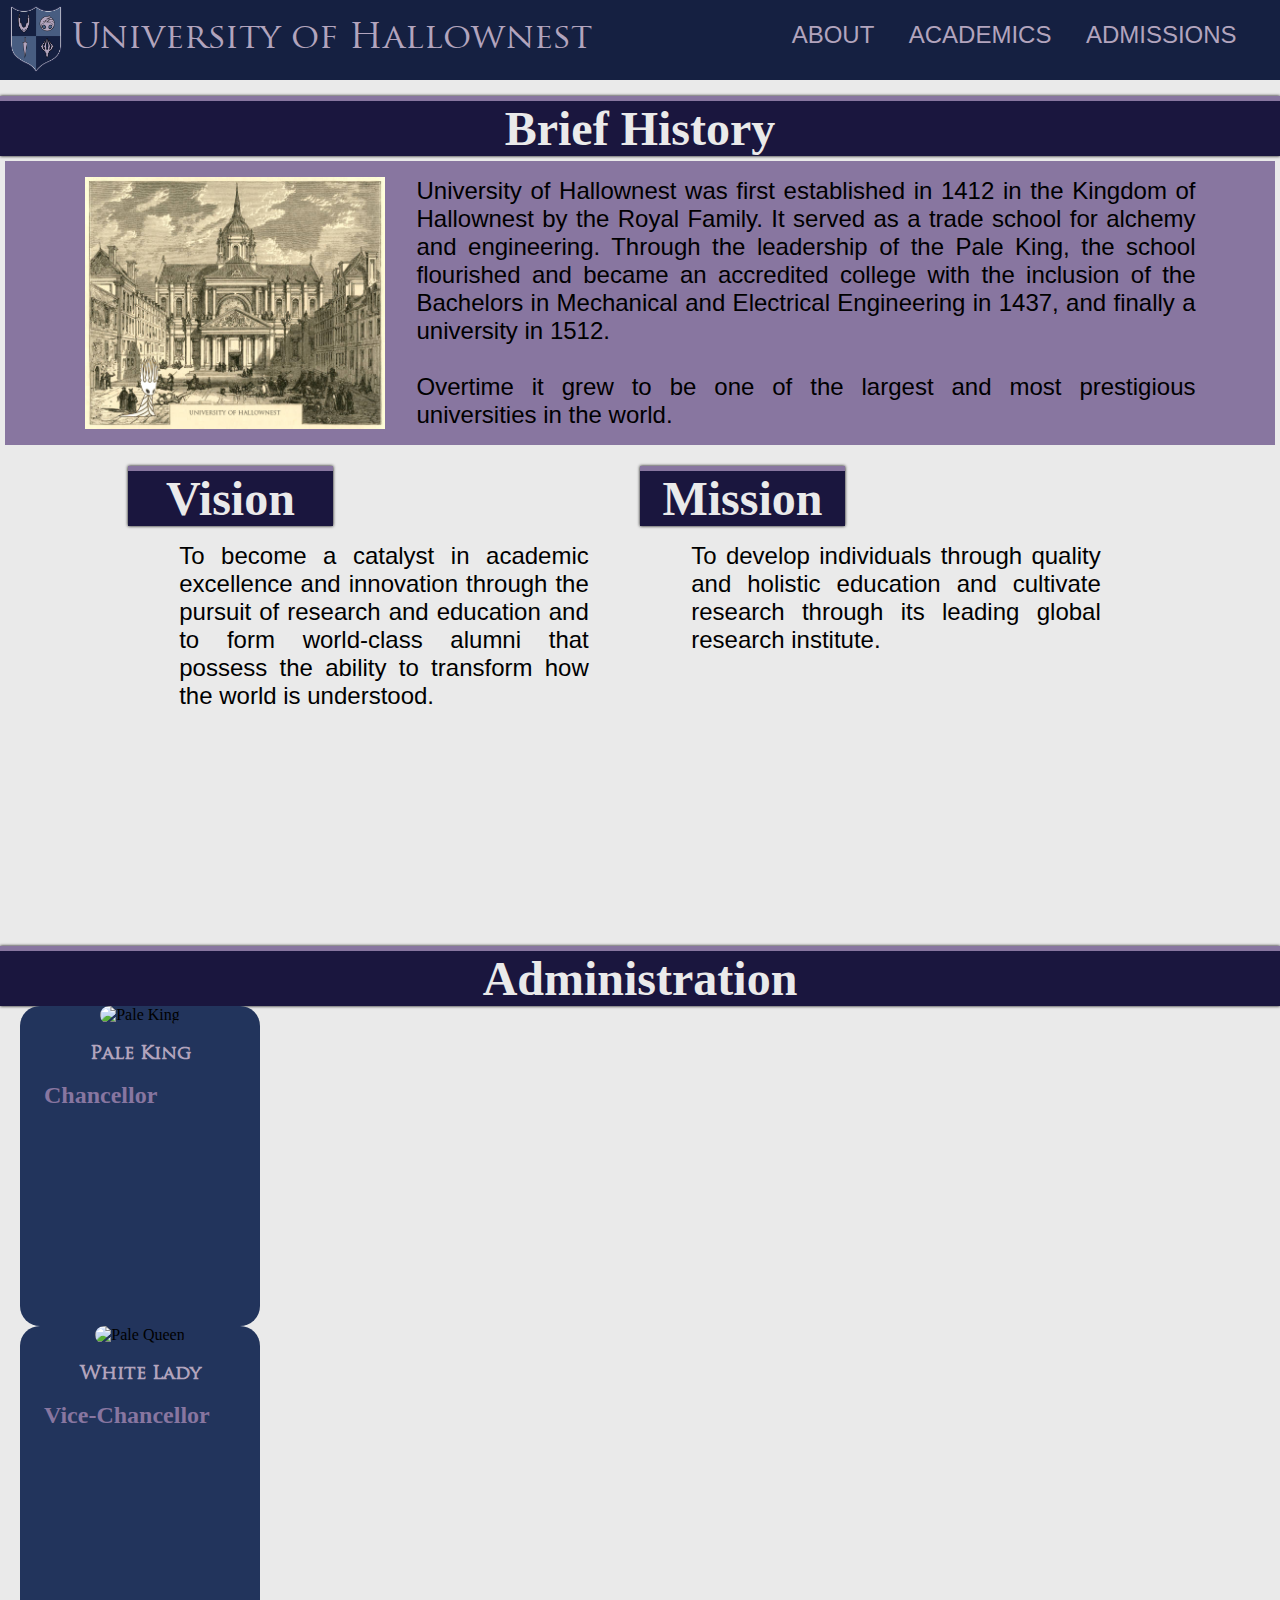
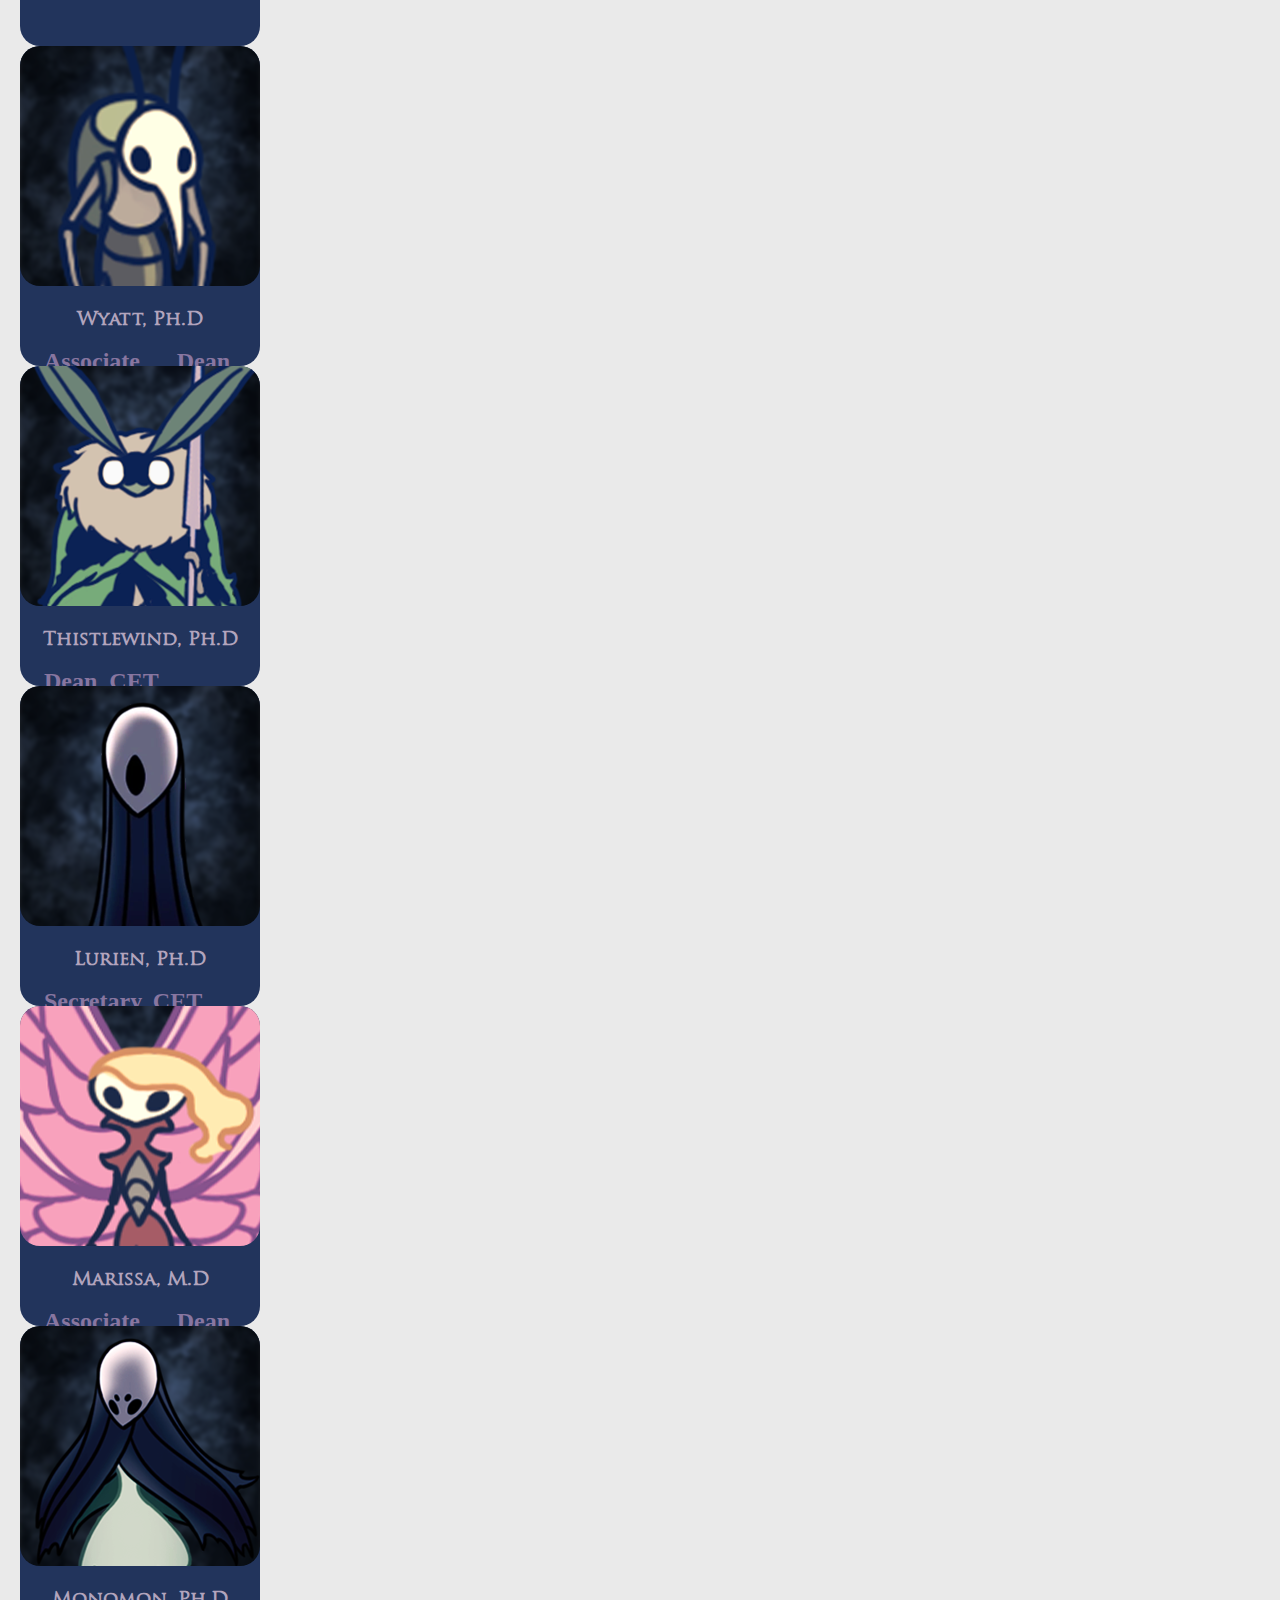
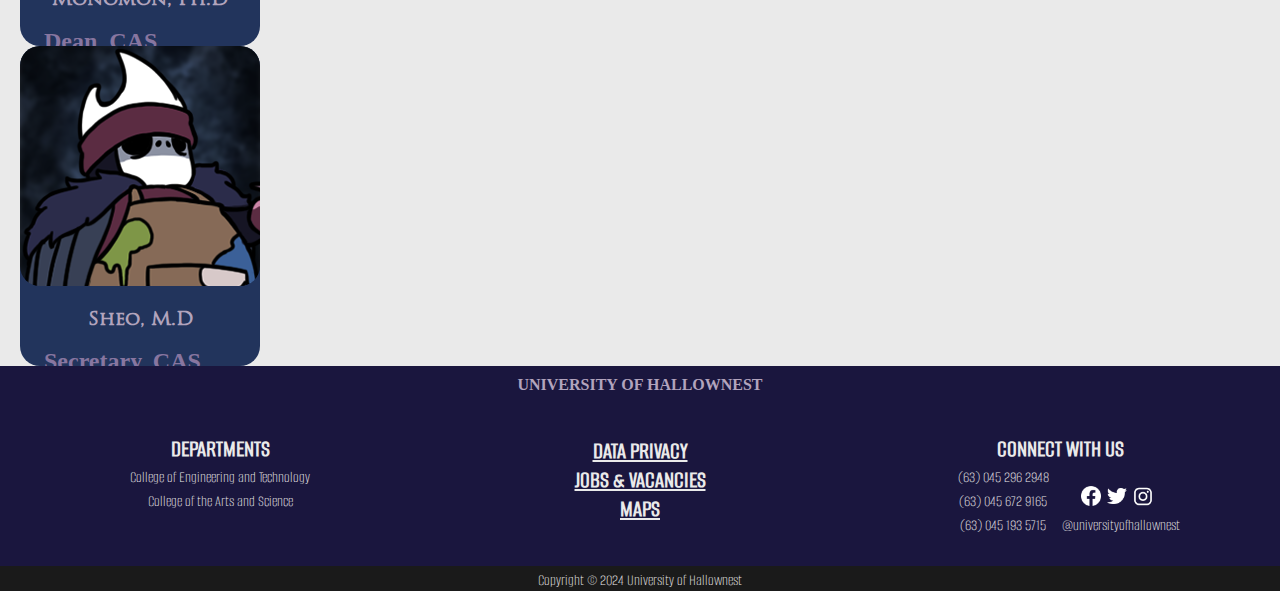
==== commit 0415f7c0: "added admin section" ====
--- a/about.html
+++ b/about.html
@@ -44,21 +44,80 @@
                     <span><br><br>Overtime it grew to be one of the largest and most prestigious universities in the world.</span></p>
                  </div>
             </div>
+            <div>
+                <div id="vision-mission">
+                    <div id="vision">
+                        <div class="header-section">
+                            <h2>Vision</h2>
+                        </div>
+                        <p>To become a catalyst in academic excellence and innovation through the pursuit of research and education and to form world-class alumni that possess the ability to transform how the world is understood.</p>
+                    </div>
+                    <div id="mission">
+                        <div class="header-section">
+                            <h2>Mission</h2>
+                        </div>
+                        <p>To develop individuals through quality and holistic education and cultivate research through its leading global research institute. </p>
+                    </div>
+                </div>
+            </div>
+
+            <div id="administration">
+
+            <div class="header-section"> 
+                <h2>Administration</h2>
+            </div>
+            <div id="administration-container">
+                <div class="collegeFaculty" id="aboutFaculty">
+                    <div class="individualFaculty">
+                        <img src="img/palekingportrait.png" alt="Pale King">
+                        <h3>Pale King</h3>
+                        <p>Chancellor</p>
+                    </div>
+                    <div class="individualFaculty">
+                        <img src="img/palequeenportrait.png" alt="Pale Queen">
+                        <h3>White Lady</h3>
+                        <p>Vice-Chancellor</p>
+                    </div>
+                </div>
+                <div class="collegeFaculty">
+                    <div class="individualFaculty">
+                        <img src="img/wyattportrait.png" alt="Wyatt">
+                        <h3>Wyatt, Ph.D</h3>
+                        <p>Associate Dean, CET</p>
+                    </div>
+                    <div class="individualFaculty">
+                        <img src="img/thistlewindportrait.png" alt="Thistlewind">
+                        <h3>Thistlewind, Ph.D</h3>
+                        <p>Dean, CET</p>
+                    </div>
+                    <div class="individualFaculty">
+                        <img src="img/lurienportrait.png" alt="Lurien">
+                        <h3>Lurien, Ph.D</h3>
+                        <p>Secretary, CET</p>
+                    </div>
+                </div>
+                <div class="collegeFaculty">
+                    <div class="individualFaculty">
+                        <img src="img/marissaportrait.png" alt="Marissa">
+                        <h3>Marissa, M.D</h3>
+                        <p>Associate Dean, CAS</p>
+                    </div>
+                    <div class="individualFaculty">
+                        <img src="img/monomonportrait.png" alt="Monomon">
+                        <h3>Monomon, Ph.D</h3>
+                        <p>Dean, CAS</p>
+                    </div>
+                    <div class="individualFaculty">
+                        <img src="img/sheoportrait.png" alt="Sheo">
+                        <h3>Sheo, M.D</h3>
+                        <p>Secretary, CAS</p>
+                    </div>
+                </div>
+            </div>
+
+            </div>
 
 
-
-            <hr>
-
-            <div id="vision-mission">
-                <div id="vision">
-                    <h2>Vision</h2>
-                    <p>To become a catalyst in academic excellence and innovation through the pursuit of research and education and to form world-class alumni that possess the ability to transform how the world is understood.</p>
-                </div>
-                <div id="mission">
-                    <h2>Mission</h2>
-                    <p>To develop individuals through quality and holistic education and cultivate research through its leading global research institute. </p>
-                </div>
-            </div>
         </div>
 
         <div id="footer-space"></div>
--- a/style.css
+++ b/style.css
@@ -38,7 +38,7 @@
 }
 
 a {text-decoration: none;} /* No hyperlink shall ever have a default underline */
-
+a:hover {color: var(--pink-2) !important} /* Something tells me this breaks something */
 
 p, h1 {
     font-family: var(--serif-text); /* Default font for h1 and p is Kaisei Tokumin */
@@ -445,6 +445,10 @@
     width: 500px;
 }
 
+.footer-text a {
+    color: var(--white);
+}
+
 #contacts div { /* Overrides .footer-text div style, makes sure sections in contacts are less than half of its parent width */
     width: 200px;
 }
@@ -542,6 +546,11 @@
 width: 90%;
 }
 
+#history-container {
+    margin: 5px;
+    background-color: var(--pink-2);
+}
+
 #history-content {
     display: flex;
     flex-direction: row;
@@ -576,6 +585,7 @@
     justify-content: center;
     margin: 0;
     background-color: var(--blue-2);
+    box-shadow: 0 0 5px black;
 }
 
 .big-picture img { /* Big header picture below the main page header text */
@@ -600,6 +610,12 @@
 
 #casProgram {
     background-image: url('img/casProgramPic.png');
+}
+
+#academicDescription {
+    font-size: 24px;
+    text-align: center;
+    color: var(--blue-4);
 }
 
 .program-text {
@@ -683,6 +699,8 @@
 #text-reminder { /* Please input all fields accurately. */
     color: #a2a2a2;
     font-family: var(--sans-serif-text-3-italic);
+    margin-left: 30px;
+    font-size: 24px;
 }
 
 label, th p { /* Targets all label and the file upload label */
@@ -742,6 +760,10 @@
     font-size: 32px;
 }
 
+#upload-field tbody {
+    border-radius: 8px;
+}
+
 tr, tr p { /* Default dark color on upload documents table text */
     color: var(--blue-2);
 }
@@ -920,10 +942,13 @@
     margin: 0 30px;
 }
 
-#curriculumheader { /* Curriculum */
+.header-section h3 { /* Curriculum */
     font-family: var(--serif-header);
-    font-size: 48px;
-    text-align: center;
+    font-size: 36px;
+    display: flex;
+    justify-content: center;
+    padding-top: 10px;
+    margin: 0;
 }
 
 .dropdown-table {
@@ -993,7 +1018,7 @@
     margin: 30px 0;
 }
 
-#facultyTab h2 { /* Faculty */
+/* #facultyTab h2 { Faculty 
     text-align: center;
     background-color: var(--pink-2);
     font-family: var(--serif-header-2);
@@ -1003,7 +1028,7 @@
     border: 2px solid var(--blue-4);
     margin: 0;
     height: 40px;
-}
+} */
 
 #collegeFaculty {
     width: 100%;
@@ -1048,6 +1073,7 @@
 }
 
 
+
 @media only screen and (max-width: 1120px) { /* 170% */
     .nav {
         display: none;
@@ -1065,6 +1091,11 @@
     #hamburger {
         display: block;
         margin-right: 30px;
+      
+    }
+
+    #hamburger:hover {
+        cursor: pointer;
     }
 
     .newscard p {
@@ -1072,9 +1103,12 @@
     }
 
     button {
-        width: 100px !important;
         height: 40px;
         font-size: 12px !important;
+    }
+
+    .light, .dark {
+        width: 100px;
     }
 
     .idk2 h2 {
@@ -1091,6 +1125,10 @@
         margin: 2vw 10%;
     }
 
+    .dropdown-tab button {
+        width: 100%;
+    }
+
 }
 
 
@@ -1234,13 +1272,15 @@
 
 @media only screen and (max-width:450px) {
 
+    .logo {width: 50%;}
+
     .firstimage h1 {
         top: 175px;
     }
 
     .logo span { /* University of Hallownest */
         font-size: 16px;
-        width: 40%;
+        width: 100%;
     }
 
     #header {
@@ -1319,6 +1359,23 @@
         margin: 5px;
     }
 
+    #news-headline {
+        font-size: 24px;
+    }
+
+    #byline {
+        font-size: 12px;
+    }
+
+    #news-text {
+        width: 95%;
+    }
+
+    #news-text p {
+        font-size: 16px;
+        margin: 25px;
+    }
+
 
     .idk3 h2 { /* ACADEMICS */
         font-size: 32px;
@@ -1368,4 +1425,126 @@
     #contacts div {
         height: 40px;
     }
+
+    .collegeImage img {
+        height: 120px;
+    }
+
+    .collegeImage h2 { /* it says academics */
+        font-size: 24px;
+        top: 110px;
+    }
+
+    .collegeDescription p {
+        font-size: 14px;
+    }
+
+    .big-picture img {
+        margin: 20px;
+    }
+
+    #academicDescription {
+        width: 90%;
+        margin: 0 auto;
+    }
+
+    .program-text { /* adjust the div for program links */
+        height: 80px;
+    }
+
+    .light-2 {
+        margin-top: 10px;
+        margin-bottom: 10px;
+        height: 30px;
+        border: 2px solid var(--white);
+    }
+    
+
+    .dark:hover {
+        border: 2px solid var(--blue-3);
+    }
+
+    .program-text h3 {/* College of... */
+        font-size: 20px;
+    }
+
+    /* INDIVIDUAL COLLEGES */
+
+
+    .individual-program { /* adjusts the image inside individual programs to not stretch */
+        background-size: 100% 100%;
+    }
+
+    .big-picture img {
+        margin: 0;
+    }
+
+    #admissions-text h3, #form h2, #submitted-content h2, .collegeDescription h3, .header-section h3 {
+        font-size: 24px;
+    }
+
+    #academicDescription, #admissions-text p, #text-reminder, label, th p, #submit-text p {
+        font-size: 16px;
+    }
+
+    .dropdown span:nth-of-type(1) {
+        font-size: 16px;
+        line-height: 20px;
+        margin: auto 0;
+        text-align: left;
+    }
+
+    #collegeFaculty {
+        flex-direction: column;
+        height: 100%;
+        align-items: center;
+    }
+
+    .individualFaculty {
+        margin: 10px 20px;
+    }
+
+    #submit-text p {
+        line-height: 1.5rem;
+    }
+
+    table {
+        width: 90%;
+    }
+
+    th button {
+        height: 25px;
+        width: 100px;
+    }
+
+    tr th:nth-child(1) {
+        width: 50%;
+    }
+
+    tr th:nth-child(2) {
+        width: 20%;
+    }
+
+    .dropdown tr th:nth-child(1) { /* Course code */ width: 2px;}
+    .dropdown tr th:nth-child(2) { /* Course title */ width: 420px;}
+    .dropdown tr td:nth-child(4) { /* Prereq column */ width: 200px;}
+
+    .dropdown th { font-size: 12px;}
+    .dropdown td { font-size: 12px;}
+
+    input, select {
+        width: 80%;
+    }
+
+    input[type="file"], input[type="file"]:focus {
+        font-size: 10px;
+    }
+
+    #certify-checkbox {
+        margin: 0;
+    }
+
+    #certify-checkbox input {
+        width: 50%;
+    }
 }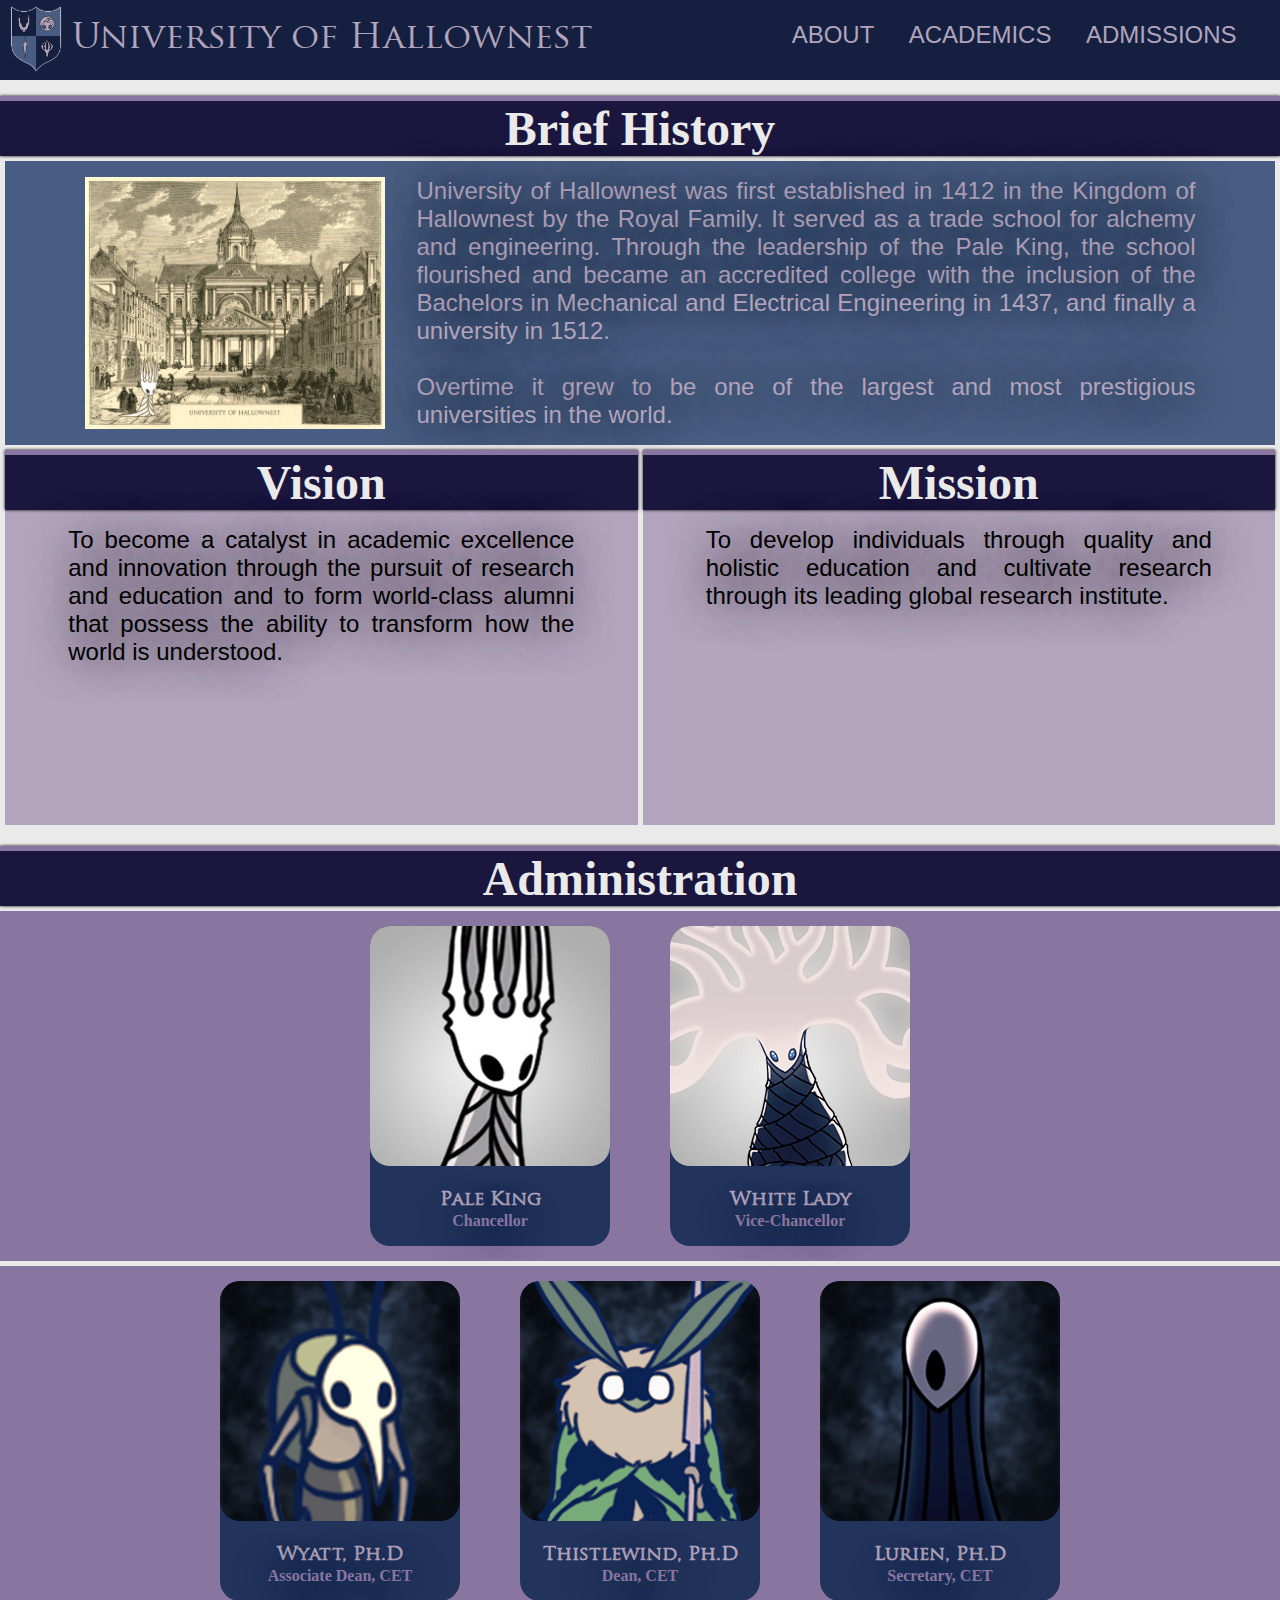
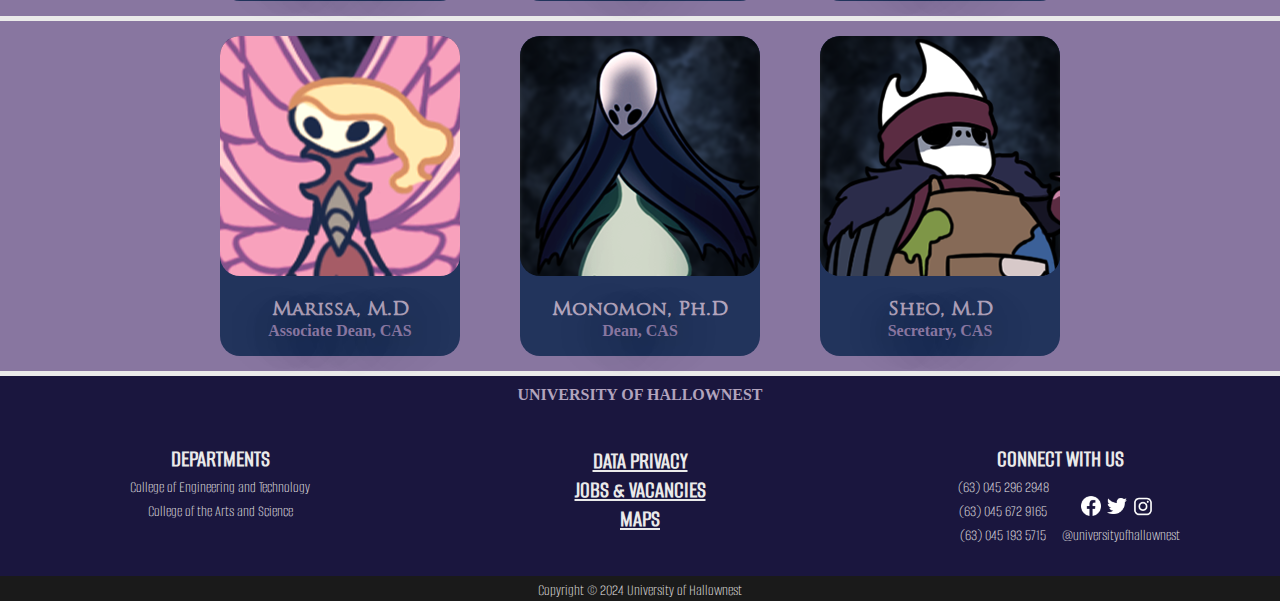
==== commit 50da8ef6: "gave brief history header text an id" ====
--- a/about.html
+++ b/about.html
@@ -32,7 +32,7 @@
 
         <div id="about">
             <div class="header-section"> 
-                <h2>Brief History</h2>
+                <h2 id="briefHistory">Brief History</h2>
             </div>
             <div id="history-container">
                 <div id="history-content">
--- a/style.css
+++ b/style.css
@@ -548,7 +548,7 @@
 
 #history-container {
     margin: 5px;
-    background-color: var(--pink-2);
+    background-color: var(--blue);
 }
 
 #history-content {
@@ -558,12 +558,20 @@
     margin: 0 auto;
 }
 
-#history-content img, #history-content p {
+#history-content {
+    color: var(--pink);
+}
+
+#about p { /* adds a bit of shadow for every p in about */   
+    text-shadow: 0 0 45px black;
+}
+
+#history-content img, #history-content p { /* makes both the image and text in history section inline */
     display: inline-block;
     margin: 1rem;
 }
 
-#history-content img {
+#history-content img { /* old drawing of university with pk */
     width: 300px;
 }
 
@@ -571,11 +579,58 @@
     display: flex;
     flex-direction: row;
     justify-content: center;
-    height: 480px;
+    height: 380px;
 }
 
 #vision-mission div {
-    width: 40%;
+    width: 100%;
+    margin: 5px;
+}
+
+#vision div, #mission div { /* Targets the specific .header-sections in vision and mission to take the entire width of its parent div */
+    width: 100%; 
+    margin: 0;
+}
+
+#vision, #mission {
+    background-color: var(--pink);
+}
+
+#vision {margin-right: 2.5px !important; margin-top: 0 !important;}
+#mission {margin-left: 2.5px !important; margin-top: 0 !important;}
+
+#admin {
+    display: flex;
+    justify-content: center;
+    flex-direction: row;
+    height: 350px;
+}
+
+#administration-container {
+    flex-direction: row;
+}
+
+#administration-container div {
+    margin: 5px 0;
+}
+
+#administration-container .collegeFaculty {
+    background-color: var(--pink-2);
+}
+
+
+#administration-container .collegeFaculty div {
+    margin: auto 30px;
+}
+
+#adminstration h2 {
+    font-size: 20px;
+}
+
+#administration p  {
+    text-align: center;
+    margin: auto;
+    font-size: 16px;
 }
 
 /* ---------------------------- ACADEMICS --------------------------------- */
@@ -1015,7 +1070,7 @@
 .dropdown tr td:nth-child(4) { /* Prereq column */ width: 200px;}
 
 #facultyTab {
-    margin: 30px 0;
+    margin-bottom: 30px;
 }
 
 /* #facultyTab h2 { Faculty 
@@ -1030,7 +1085,7 @@
     height: 40px;
 } */
 
-#collegeFaculty {
+.collegeFaculty {
     width: 100%;
     height: 350px;
     display: flex;
@@ -1129,6 +1184,10 @@
         width: 100%;
     }
 
+    #vision p, #mission p {
+        font-size: 20px;
+    }
+
 }
 
 
@@ -1252,6 +1311,16 @@
     width: 100%;
 }
 
+.collegeImage h2 {
+    top: 10%;
+    font-size: 48px;
+}
+
+#form-buttons input {
+    width: 250px;
+}
+
+
 }
 
 @media only screen and (max-width: 1600px) { /* 120% */
@@ -1265,6 +1334,20 @@
 @media screen and (max-width: 1120px) {
     .idk2 p {
         font-size: 32px;
+    }
+
+    .light {
+        border: 2px solid var(--white);
+    }
+
+    .light-2 {
+        font-size: 24px !important;
+    }
+
+    .dark {
+        font-size: 24px !important;
+        width: 150px;
+        height: 60px;
     }
 }
 
@@ -1376,6 +1459,18 @@
         margin: 25px;
     }
 
+    .dark {
+        font-size: 24px !important;
+        width: 100px;
+        height: 40px;
+        font-size: 12px !important;
+    }
+
+    .light-2 {
+        width: 100px;
+        font-size: 14px !important;
+    }
+
 
     .idk3 h2 { /* ACADEMICS */
         font-size: 32px;
@@ -1479,11 +1574,11 @@
         margin: 0;
     }
 
-    #admissions-text h3, #form h2, #submitted-content h2, .collegeDescription h3, .header-section h3 {
+    #admissions-text h3, #form h2, #submitted-content h2, .collegeDescription h3, .header-section h3, #briefHistory {
         font-size: 24px;
     }
 
-    #academicDescription, #admissions-text p, #text-reminder, label, th p, #submit-text p {
+    #academicDescription, #admissions-text p, #text-reminder, label, th p, #submit-text p, #history-content p, #about p {
         font-size: 16px;
     }
 
@@ -1494,7 +1589,7 @@
         text-align: left;
     }
 
-    #collegeFaculty {
+    .collegeFaculty {
         flex-direction: column;
         height: 100%;
         align-items: center;
@@ -1547,4 +1642,33 @@
     #certify-checkbox input {
         width: 50%;
     }
+
+    /* -------------- ABOUT --------------------- */
+
+    #history-content {
+        flex-direction: column;
+    }
+
+    #history-content img {
+        height: 240px;
+        margin: 0 auto;
+        margin-top: 20px;
+    }
+
+    #history-content p {
+        margin: 10px auto;
+        text-shadow: 0 0 30px black;
+    }
+
+    #about .header-section h2 {
+        font-size: 24px;
+    }
+
+    #vision-mission {
+        height: 420px;
+    }
+
+    #administration-container .individualFaculty {
+        margin: 10px 0 !important;
+    }
 }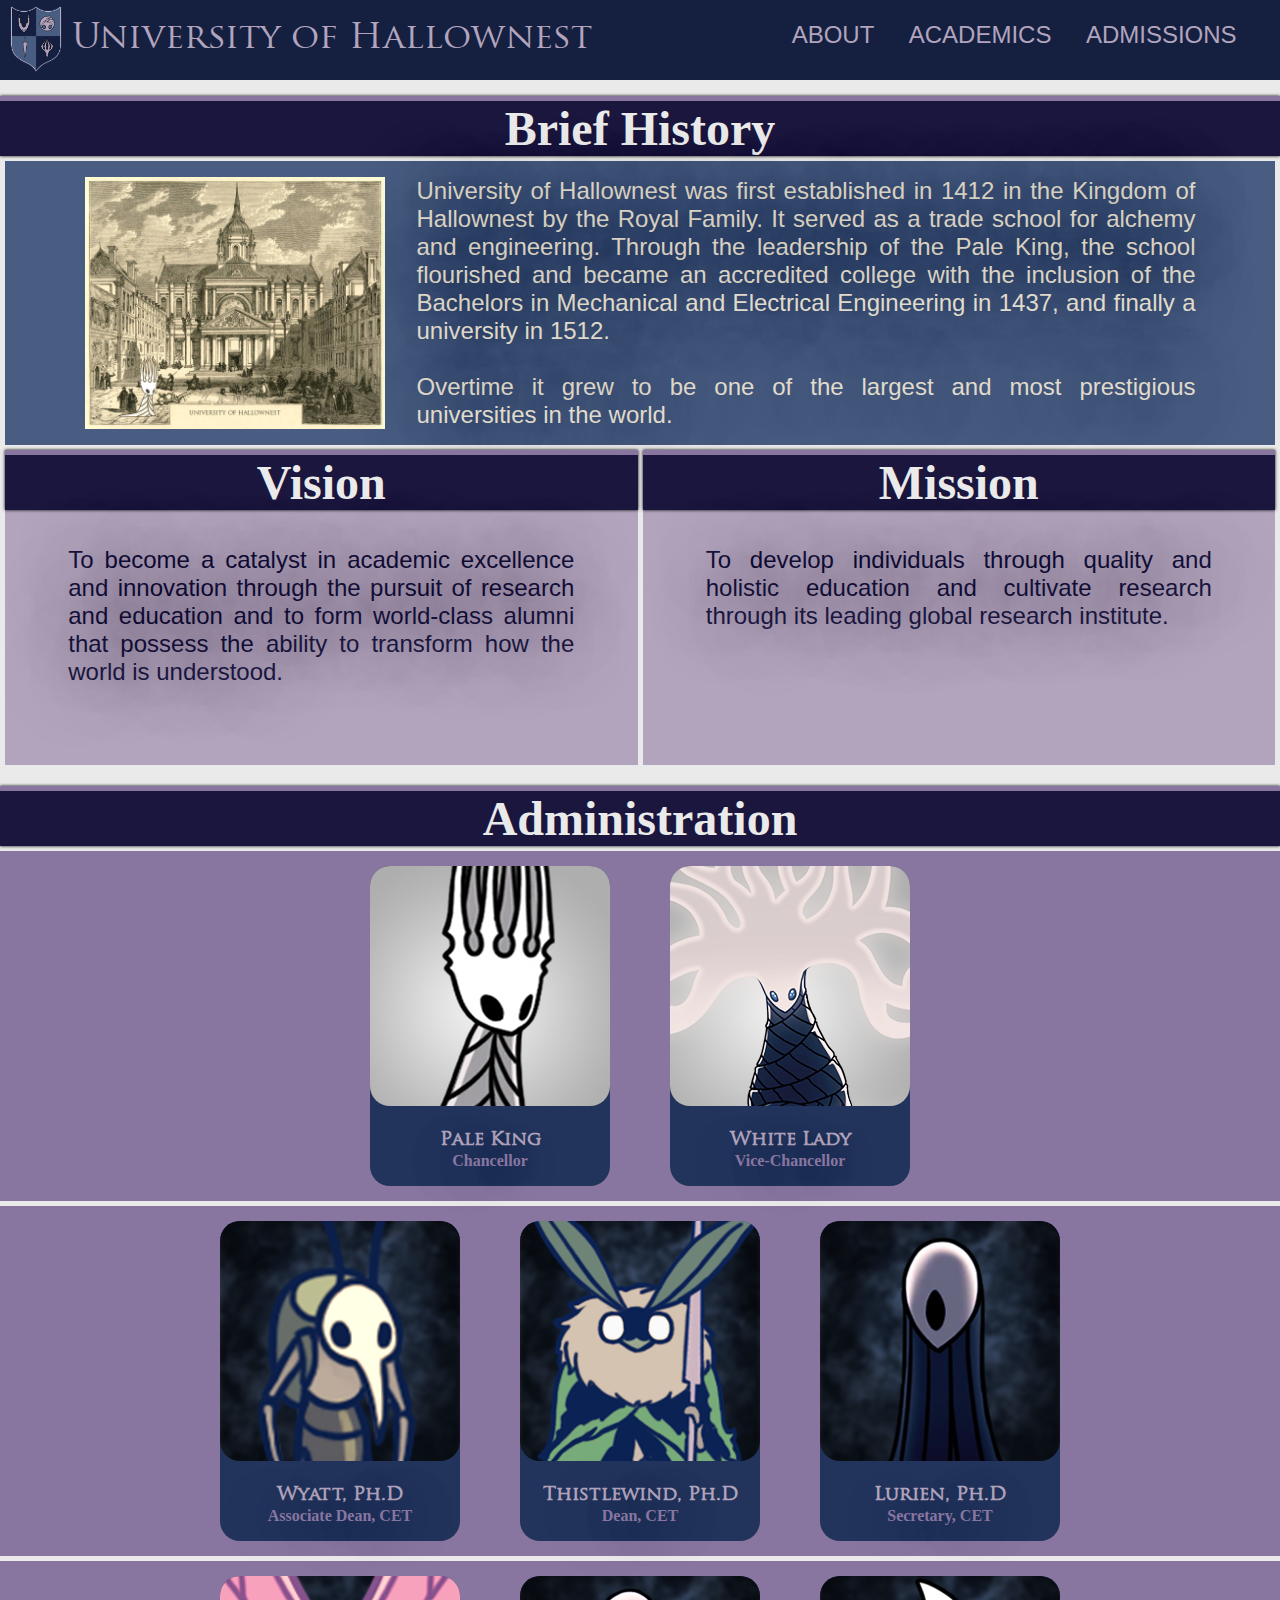
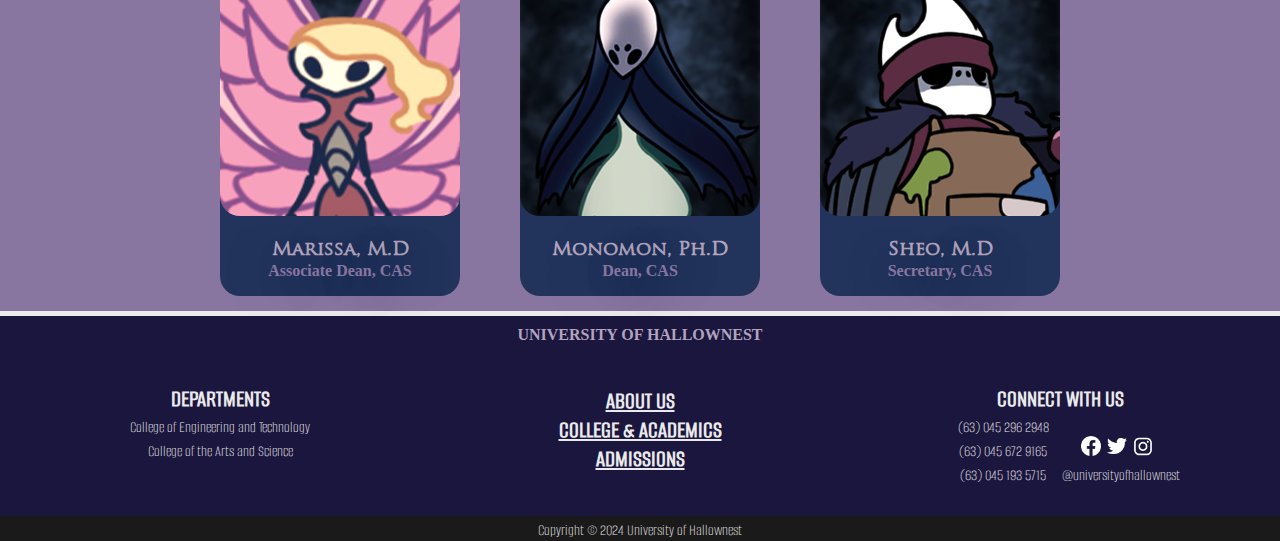
==== commit 775ff2d7: "changed middle footer links to the main links" ====
--- a/about.html
+++ b/about.html
@@ -5,6 +5,7 @@
         <meta name="viewport" content="width=device-width, initial-scale=1.0">
         <title>About UH</title>
         <link href="style.css" rel="stylesheet">
+        <link rel="icon" type="image/x-icon" href="img/websiteIcon.ico">
     </head>
     <body>
         <div class="header-space"></div>
@@ -131,9 +132,9 @@
                         <p><a href="cas.html">College of the Arts and Science</a></p>
                     </div>
                     <div id="quick-links">
-                        <h4>DATA PRIVACY</h4>
-                        <h4>JOBS & VACANCIES</h4>
-                        <h4>MAPS</h4>
+                        <h4><a href="about.html">ABOUT US</a></h4>
+                        <h4><a href="academics.html">COLLEGE & ACADEMICS</a></h4>
+                        <h4><a href="admissions.html">ADMISSIONS</a></h4>
                     </div>
                     <div><h3>CONNECT WITH US</h3>
                         <div id="contacts">
--- a/style.css
+++ b/style.css
@@ -539,7 +539,7 @@
     font-size: 24px;
     width: 80%;
     text-align: justify;
-    margin: 1rem auto;
+    margin: 2.25rem auto;
 }
 
 #about hr {
@@ -559,11 +559,11 @@
 }
 
 #history-content {
-    color: var(--pink);
+    color: #e0dbcc;
 }
 
 #about p { /* adds a bit of shadow for every p in about */   
-    text-shadow: 0 0 45px black;
+    text-shadow: 0 0 90px black;
 }
 
 #history-content img, #history-content p { /* makes both the image and text in history section inline */
@@ -579,7 +579,7 @@
     display: flex;
     flex-direction: row;
     justify-content: center;
-    height: 380px;
+    height: 320px;
 }
 
 #vision-mission div {
@@ -594,10 +594,12 @@
 
 #vision, #mission {
     background-color: var(--pink);
-}
-
-#vision {margin-right: 2.5px !important; margin-top: 0 !important;}
-#mission {margin-left: 2.5px !important; margin-top: 0 !important;}
+    margin-top: 0 !important;
+    color: var(--blue-4); /* targets the text inside vision and mission */
+}
+
+#vision {margin-right: 2.5px !important;}
+#mission {margin-left: 2.5px !important;}
 
 #admin {
     display: flex;
@@ -1159,11 +1161,11 @@
 
     button {
         height: 40px;
-        font-size: 12px !important;
+        font-size: 22px !important;
     }
 
     .light, .dark {
-        width: 100px;
+        width: 150px;
     }
 
     .idk2 h2 {
@@ -1346,8 +1348,61 @@
 
     .dark {
         font-size: 24px !important;
-        width: 150px;
+        width: 200px;
         height: 60px;
+    }
+}
+
+/************************TABLET*************************************/
+
+@media only screen and (max-width:1200px) {
+    .firstimage, .firstimage img {
+        height: 600px;
+    }
+
+    .firstimage h1 {
+        top: 330px;
+        font-size: 56px;
+    }
+
+    .idk {
+        height: 200px;
+    }
+
+    .idk2 {
+        height: 400px;
+    }
+
+    .idk3 h2 {
+        padding-top: 15px;
+    }
+
+    .idk2 h2, .idk3 h2 {
+        font-size: 56px;
+    }
+
+    .collegeDescription p {
+        font-size: 18px;
+    }
+
+    .idk3 button {
+        margin: 3vw 7vw;
+    }
+
+    tr th:nth-child(1) { /* Increases width of the label column */
+        width: 740px;
+    }
+
+    #certify-checkbox input {
+        width: 15%;
+    }
+
+    #news-headline {
+        font-size: 42px;
+    }
+
+    #news-text p {
+        font-size: 28px;
     }
 }
 
@@ -1359,6 +1414,7 @@
 
     .firstimage h1 {
         top: 175px;
+        text-shadow: 2px 2px 8px black
     }
 
     .logo span { /* University of Hallownest */
@@ -1403,7 +1459,7 @@
     
     .idk h2 { /* Form Connections / Experience Education */
         font-size: 14px;
-        width: 95%;
+        width: 100%;
     }
 
     .idk p {
@@ -1443,6 +1499,9 @@
     }
 
     #news-headline {
+        width: 80%;
+        margin: 0 auto;
+        padding-top: 20px;
         font-size: 24px;
     }
 
@@ -1485,7 +1544,7 @@
     }
 
     .idk3 button {
-        margin: 10px 0;
+        margin: 0;
     }
 
     .newscard div p {
@@ -1560,7 +1619,7 @@
     }
 
     .program-text h3 {/* College of... */
-        font-size: 20px;
+        font-size: 18px;
     }
 
     /* INDIVIDUAL COLLEGES */
@@ -1610,6 +1669,7 @@
     th button {
         height: 25px;
         width: 100px;
+        font-size: 18px !important;
     }
 
     tr th:nth-child(1) {
